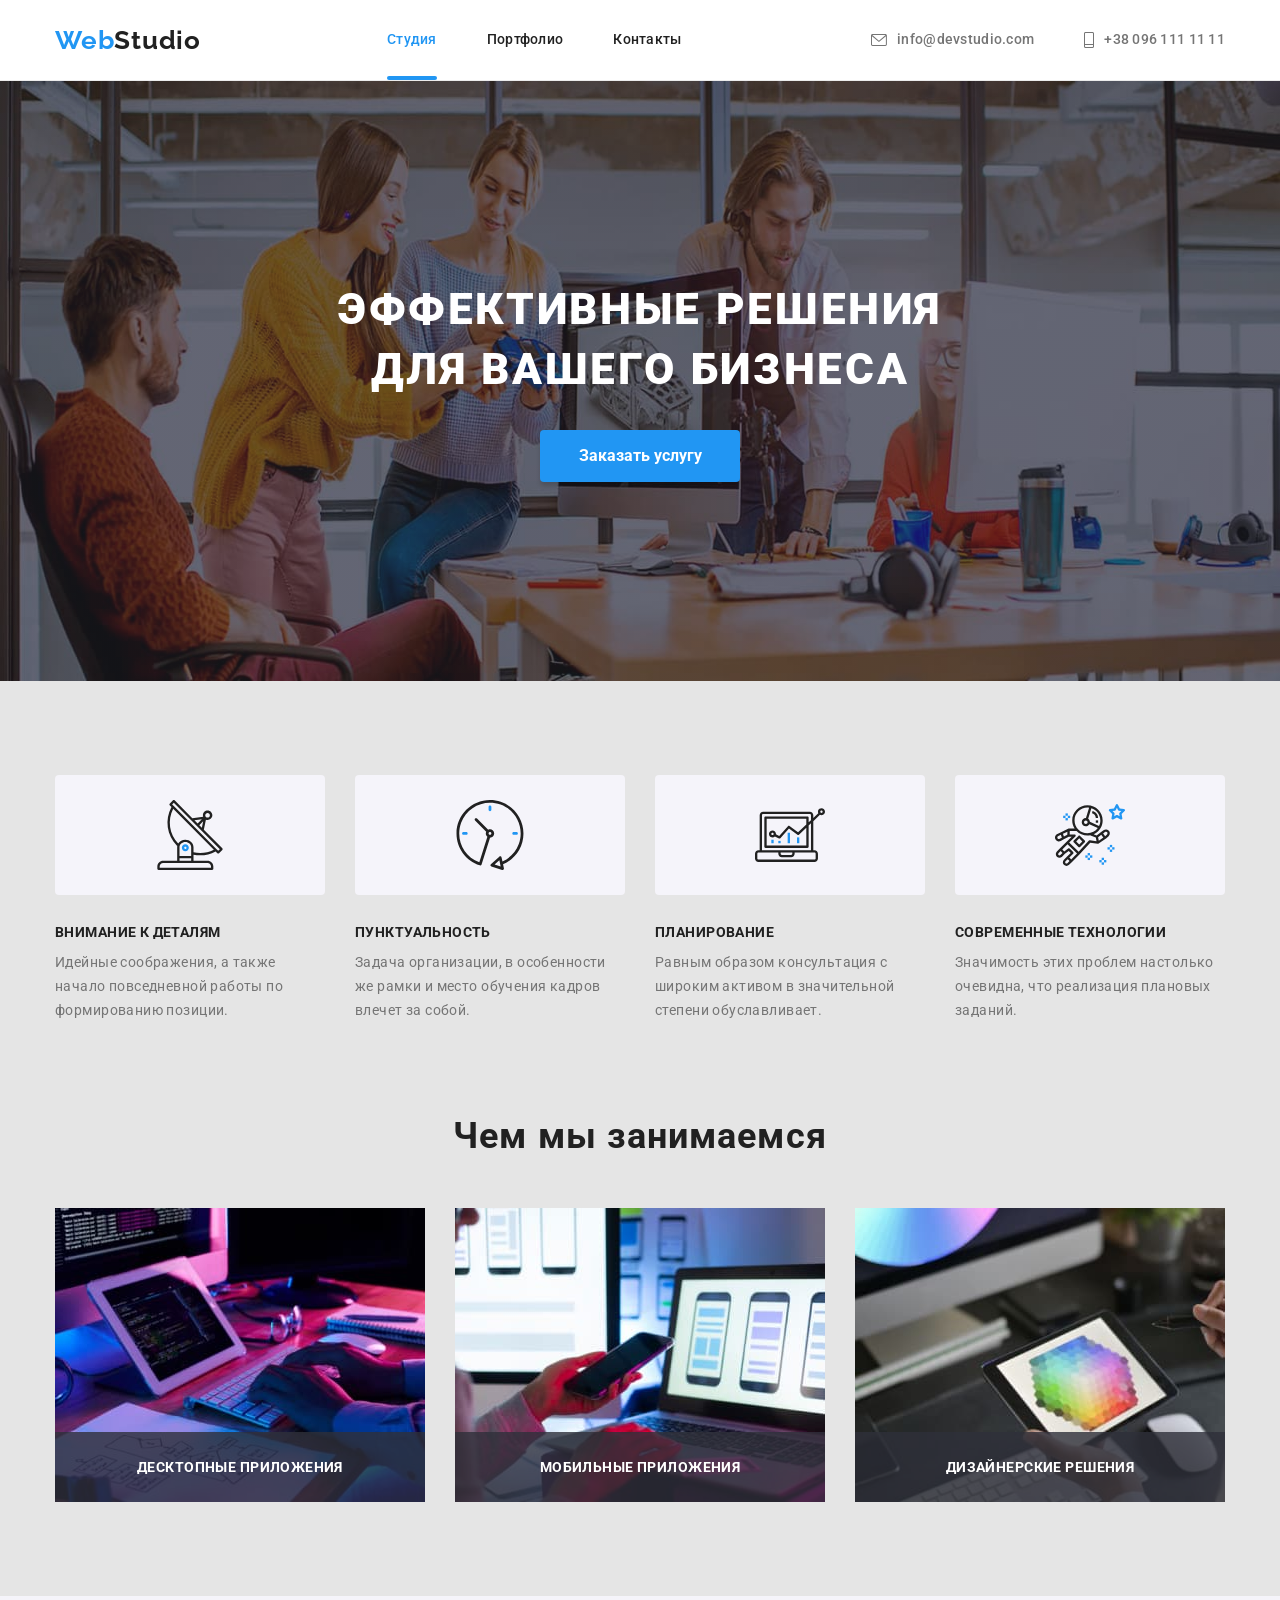
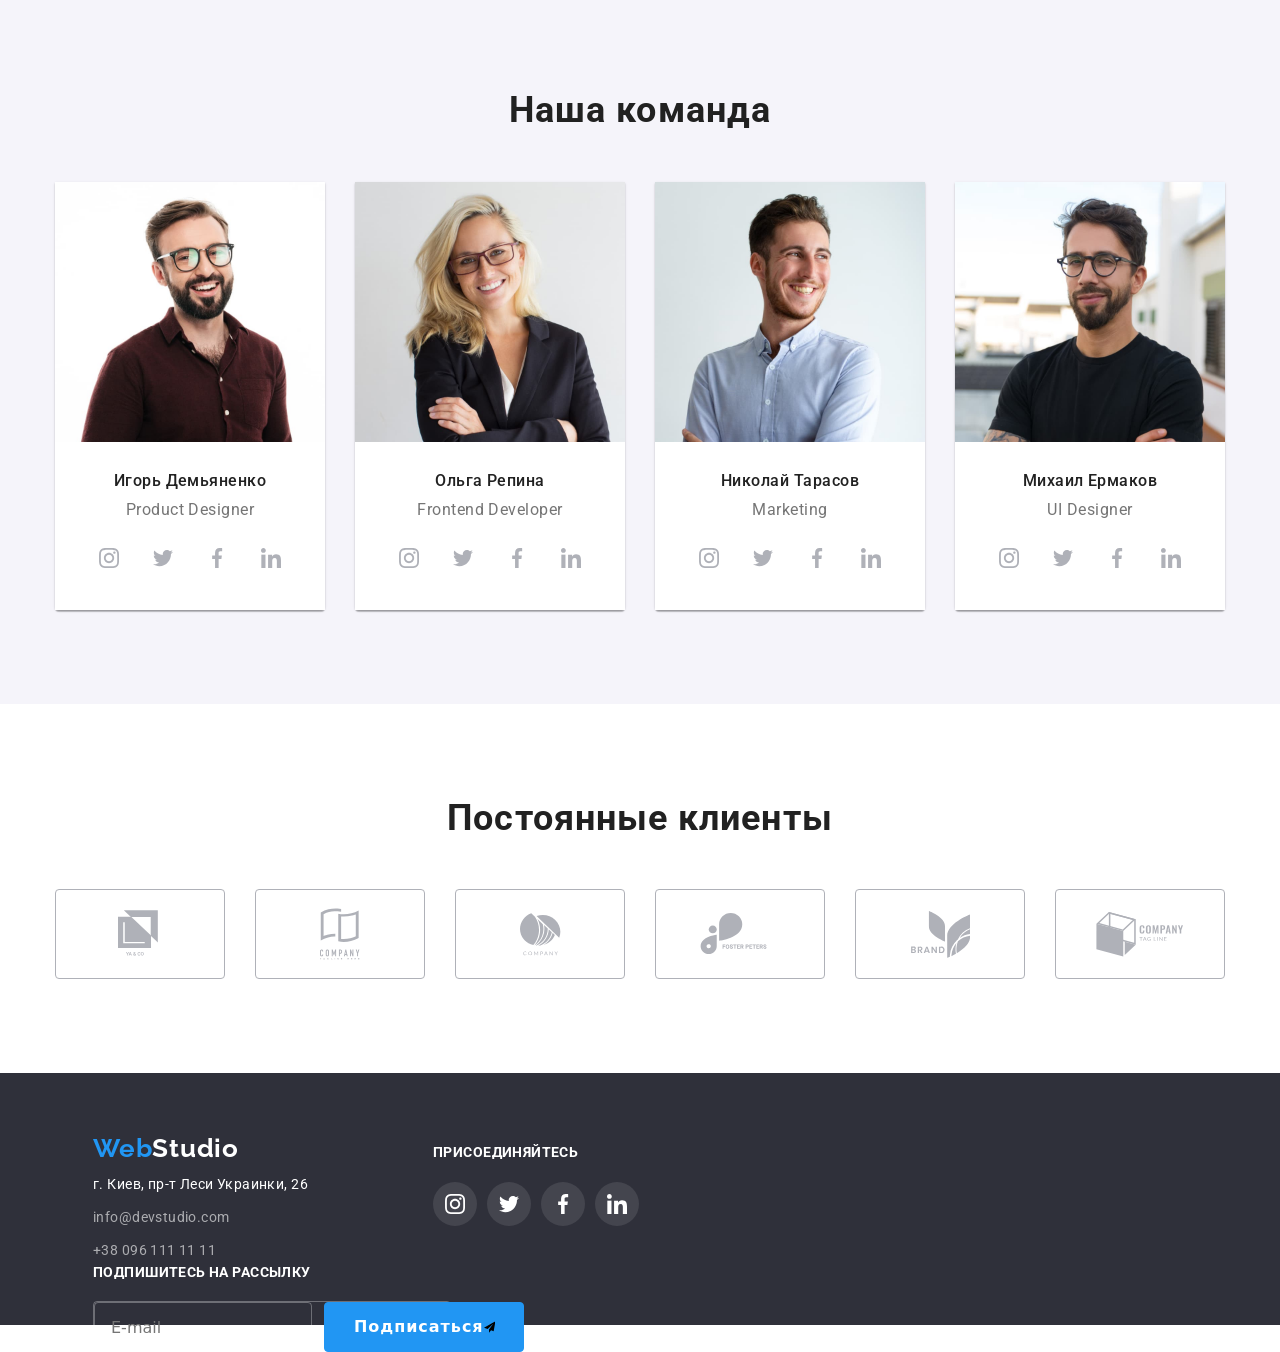
==== index.html @ c9f178ac "hw 06" ====
<!DOCTYPE html>
<html lang="ru">
<head>
    <meta charset="UTF-8">
    <meta name="viewport" content="width=device-width, initial-scale=1.0">
    <title>WebStudio</title>
    <!-- добавим шрифты Raleway, Roboto -->
    <link href="https://fonts.googleapis.com/css2?family=Raleway:wght@700&family=Roboto:wght@400;500;700;900&display=swap" rel="stylesheet"/>
    <link href="https://cdnjs.cloudflare.com/ajax/libs/modern-normalize/1.0.0/modern-normalize.min.css" rel="stylesheet"/>
    <link href="./css/styles.css" rel="stylesheet"/>
</head>
<body>
    <!-- Шапка сайта (Верхняя линяя) -->
    <header class="header">
        <div class="container header-container">
        <!-- Главный блок навигации -->
        <nav class="site-nav">
            <a href="./index.html" lang="en" class="logo">
                Web<span class="logo-text-header">Studio</span>
            </a>

            <ul class="site-nav-list">
                <li class="site-nav-item">
                    <a href="./index.html" class="link current">Студия</a>
                </li>
                <li class="site-nav-item">
                    <a href="./portfolio.html" class="link">Портфолио</a>
                </li>
                <li class="site-nav-item">
                    <a href="" class="link">Контакты</a>
                </li>
            </ul>
        </nav>
        <!-- Контакты -->
        <div class="contacts">
            <ul class="contacts-list">
                <li class="contacts-list-item">
                    <a href="mailto:info@devstudio.com" class="contacts-list-link">
                        <svg class="envelope">
                            <use href="./images/svg/sprite.svg#icon-envelope">

                            </use>
                        </svg>
                        info@devstudio.com
                    </a>
                </li>
                <li class="contacts-list-item">
                    <a href="tel:+380961111111" class="contacts-list-link">
                        <svg class="mobile">
                            <use href="./images/svg/sprite.svg#icon-mobile">

                            </use>
                        </svg>
                        +38 096 111 11 11
                    </a>
                </li>
            </ul>
        </div>
        </div>
    </header>
    <!-- Основной контент -->
    <main>
        <!-- Блок Герой -->
        <section class="hero-section">
            <div class="hero container">
                <h1 class="main-head">Эффективные решения для вашего бизнеса</h1>
                <button type="button" class="button-hero" data-modal-open>Заказать услугу</button>
            </div>
        </section>
        <!-- Особенности -->
        <section class="features">
            <!-- Скроем заголовок в будущем, но секция должна быть озаглавлена -->
            <div class="container">
                <h2 class="visually-hidden">Особенности</h2>
            <ul class="features-list">
                <li class="features-list-item attentiveness">
                    <p class="features-list-head">Внимание к деталям</p>
                    <p class="features-list-text">
                        Идейные соображения, а также начало повседневной работы по формированию позиции.
                    </p>
                </li>
                <li class="features-list-item punctuality">
                    <p class="features-list-head">Пунктуальность</p>
                    <p class="features-list-text">
                        Задача организации, в особенности же рамки и место обучения кадров влечет за собой.
                    </p>
                </li>
                <li class="features-list-item planning">
                    <p class="features-list-head">Планирование</p>
                    <p class="features-list-text">
                        Равным образом консультация с широким активом в значительной степени обуславливает.
                    </p>
                </li>
                <li class="features-list-item innovation">
                    <p class="features-list-head">Современные технологии</p>
                    <p class="features-list-text">
                        Значимость этих проблем настолько очевидна, что реализация плановых заданий.
                    </p>
                </li>
            </ul>
            </div>
        </section>
        <!-- Чем мы занимаемся -->
        <section class="occupation">
            <h2>Чем мы занимаемся</h2>
            <div class="container">
                <ul class="occupation-list">
                    <li class="occupation-list-item">
                        <img src="./images/what-we-do/img1.jpg" alt="набор проекта" width="370" height="294">
                        <div>
                            <h3>Десктопные приложения</h3>
                        </div>
                    </li>
                    <li class="occupation-list-item">
                        <img src="./images/what-we-do/img2.jpg" alt="разработка мобильного приложения" width="370" height="294">
                        <div>
                            <h3>Мобильные приложения</h3>
                        </div>
                    </li>
                    <li class="occupation-list-item">
                        <img src="./images/what-we-do/img3.jpg" alt="адаптирование под планшет" width="370" height="294">
                        <div>
                            <h3>Дизайнерские решения</h3>
                        </div>
                    </li>
                </ul>
            </div>
        </section>
        <!-- Наша команда -->
        <section class="team">
            <div class="container">
                <h2>Наша команда</h2>
                <ul class="team-list">
                    <li class="team-list-item">
                        <img src="./images/team/product-designer.jpg" alt="Дизайнер продукта Игорь Демьяненко" width="270" height="260">
                        <h3 class="team-head">Игорь Демьяненко</h3>
                        <p class="team-text" lang="en">Product Designer</p>
                        <ul class="social-list">
                            <li class="social-list-item">
                                <a class="social-link" href="https://www.instagram.com/" aria-label="ссылка на Instagram">
                                <svg class="social-svg">
                                    <use href="./images/svg/sprite.svg#icon-instagram"></use>
                                </svg>
                                </a>
                            </li>
                            <li class="social-list-item">
                                <a class="social-link" href="https://twitter.com/?lang=ru" aria-label="ссылка на Twitter">
                                <svg class="social-svg">
                                    <use href="./images/svg/sprite.svg#icon-twitter"></use>
                                </svg>
                                </a>
                            </li>
                            <li class="social-list-item">
                                <a class="social-link" href="https://www.facebook.com/" aria-label="ссылка на Facebook">
                                <svg class="social-svg">
                                    <use href="./images/svg/sprite.svg#icon-facebook"></use>
                                </svg>
                                </a>
                            </li>
                            <li class="social-list-item">
                                <a class="social-link" href="https://www.linkedin.com/" aria-label="ссылка на Linkedin">
                                <svg class="social-svg">
                                    <use href="./images/svg/sprite.svg#icon-linkedin"></use>
                                </svg>
                                </a>
                            </li>
                        </ul>
                     </li>
                    <li class="team-list-item">
                        <img src="./images/team/frontend-developer.jpg" alt="Разработчик Ольга Репина" width="270" height="260">
                        <h3 class="team-head">Ольга Репина</h3>
                        <p class="team-text" lang="en">Frontend Developer</p>
                        <ul class="social-list">
                            <li class="social-list-item">
                                <a class="social-link" href="https://www.instagram.com/" aria-label="ссылка на Instagram">
                                <svg class="social-svg">
                                    <use href="./images/svg/sprite.svg#icon-instagram"></use>
                                </svg>
                                </a>
                            </li>
                            <li class="social-list-item">
                                <a class="social-link" href="https://twitter.com/?lang=ru" aria-label="ссылка на Twitter">
                                <svg class="social-svg">
                                    <use href="./images/svg/sprite.svg#icon-twitter"></use>
                                </svg>
                                </a>
                            </li>
                            <li class="social-list-item">
                                <a class="social-link" href="https://www.facebook.com/" aria-label="ссылка на Facebook">
                                <svg class="social-svg">
                                    <use href="./images/svg/sprite.svg#icon-facebook"></use>
                                </svg>
                                </a>
                            </li>
                            <li class="social-list-item">
                                <a class="social-link" href="https://www.linkedin.com/" aria-label="ссылка на Linkedin">
                                <svg class="social-svg">
                                    <use href="./images/svg/sprite.svg#icon-linkedin"></use>
                                </svg>
                                </a>
                            </li>
                        </ul>
                    </li>
                    <li class="team-list-item">
                        <img src="./images/team/marketing.jpg" alt="Работник маркетингого отдела Николай Тарасов" width="270" height="260">
                        <h3 class="team-head">Николай Тарасов</h3>
                        <p class="team-text" lang="en">Marketing</p>
                        <ul class="social-list">
                            <li class="social-list-item">
                                <a class="social-link" href="https://www.instagram.com/" aria-label="ссылка на Instagram">
                                <svg class="social-svg">
                                    <use href="./images/svg/sprite.svg#icon-instagram"></use>
                                </svg>
                                </a>
                            </li>
                            <li class="social-list-item">
                                <a class="social-link" href="https://twitter.com/?lang=ru" aria-label="ссылка на Twitter">
                                <svg class="social-svg">
                                    <use href="./images/svg/sprite.svg#icon-twitter"></use>
                                </svg>
                                </a>
                            </li>
                            <li class="social-list-item">
                                <a class="social-link" href="https://www.facebook.com/" aria-label="ссылка на Facebook">
                                <svg class="social-svg">
                                    <use href="./images/svg/sprite.svg#icon-facebook"></use>
                                </svg>
                                </a>
                            </li>
                            <li class="social-list-item">
                                <a class="social-link" href="https://www.linkedin.com/" aria-label="ссылка на Linkedin">
                                <svg class="social-svg">
                                    <use href="./images/svg/sprite.svg#icon-linkedin"></use>
                                </svg>
                                </a>
                            </li>
                        </ul>
                    </li>
                    <li class="team-list-item">
                        <img src="./images/team/ui-designer.jpg" alt="Разработчик интерфейса Михаил Ермаков" width="270" height="260">
                        <h3 class="team-head">Михаил Ермаков</h3>
                        <p class="team-text" lang="en">UI Designer</p>
                        <ul class="social-list">
                            <li class="social-list-item">
                                <a class="social-link" href="https://www.instagram.com/" aria-label="ссылка на Instagram">
                                <svg class="social-svg">
                                    <use href="./images/svg/sprite.svg#icon-instagram"></use>
                                </svg>
                                </a>
                            </li>
                            <li class="social-list-item">
                                <a class="social-link" href="https://twitter.com/?lang=ru" aria-label="ссылка на Twitter">
                                <svg class="social-svg">
                                    <use href="./images/svg/sprite.svg#icon-twitter"></use>
                                </svg>
                                </a>
                            </li>
                            <li class="social-list-item">
                                <a class="social-link" href="https://www.facebook.com/" aria-label="ссылка на Facebook">
                                <svg class="social-svg">
                                    <use href="./images/svg/sprite.svg#icon-facebook"></use>
                                </svg>
                                </a>
                            </li>
                            <li class="social-list-item">
                                <a class="social-link" href="https://www.linkedin.com/" aria-label="ссылка на Linkedin">
                                <svg class="social-svg">
                                    <use href="./images/svg/sprite.svg#icon-linkedin"></use>
                                </svg>
                                </a>
                            </li>
                        </ul>
                    </li>
                    </ul>
            </div>
        </section>

        <!-- Постоянные клиенты -->
        <section class="clients">
            <h2>Постоянные клиенты</h2>
            <ul class="clients-list">
                <li class="clients-list-item">
                    <a href="" class="clients-link" aria-label="ссылка на клиента">
                        <svg class="client-svg" width="44" height="49">
                            <use href="./images/svg/sprite.svg#icon-logo1"></use>
                        </svg>
                    </a>
                </li>
                <li class="clients-list-item">
                    <a href="" class="clients-link" aria-label="ссылка на клиента">
                        <svg class="client-svg" width="40" height="52">
                            <use href="./images/svg/sprite.svg#icon-logo2"></use>
                        </svg>
                    </a>
                </li>
                <li class="clients-list-item">
                    <a href="" class="clients-link" aria-label="ссылка на клиента">
                        <svg class="client-svg" width="41" height="43">
                            <use href="./images/svg/sprite.svg#icon-logo3"></use>
                        </svg>
                    </a>
                </li>
                <li class="clients-list-item">
                    <a href="" class="clients-link" aria-label="ссылка на клиента">
                        <svg class="client-svg" width="82" height="42">
                            <use href="./images/svg/sprite.svg#icon-logo4"></use>
                        </svg>
                    </a>
                </li>
                <li class="clients-list-item">
                    <a href="" class="clients-link" aria-label="ссылка на клиента">
                        <svg class="client-svg" width="59" height="47">
                            <use href="./images/svg/sprite.svg#icon-logo5"></use>
                        </svg>
                    </a>
                </li>
                <li class="clients-list-item">
                    <a href="" class="clients-link" aria-label="ссылка на клиента">
                        <svg class="client-svg" width="88" height="45">
                            <use href="./images/svg/sprite.svg#icon-logo6"></use>
                        </svg>
                    </a>
                </li>
            </ul>
        </section>
    </main>
    <!-- Подвал -->
    <footer class="footer">
            <div class="address-container container">
                <a href="./index.html" lang="en" class="logo">
                    Web<span class="logo-text-footer">Studio</span>
                </a>
                <address class="address">
                    <ul class="address-list">
                        <li class="address-item">
                            <a href="https://goo.gl/maps/i8ScQQsGPe5ENQTx6" class="map">г. Киев, пр-т Леси Украинки, 26</a>
                        </li>
                        <li class="address-item">
                            <a href="mailto:info@devstudio.com" class="link">info@devstudio.com</a>
                        </li>
                        <li class="address-item">
                            <a href="tel:+380961111111" class="link">+38 096 111 11 11</a>
                        </li>
                    </ul>
                </address>
            </div>
            <div class="social-links-container">
                <b>присоединяйтесь</b>
                <ul class="social-list-footer">
                    <li class="social-list-item-footer">
                        <a class="social-link-footer" href="https://www.instagram.com/" aria-label="ссылка на Instagram">
                        <svg class="social-svg-footer">
                            <use href="./images/svg/sprite.svg#icon-instagram"></use>
                        </svg>
                        </a>
                    </li>
                    <li class="social-list-item-footer">
                        <a class="social-link-footer" href="https://twitter.com/?lang=ru" aria-label="ссылка на Twitter">
                        <svg class="social-svg-footer">
                            <use href="./images/svg/sprite.svg#icon-twitter"></use>
                        </svg>
                        </a>
                    </li>
                    <li class="social-list-item-footer">
                        <a class="social-link-footer" href="https://www.facebook.com/" aria-label="ссылка на Facebook">
                        <svg class="social-svg-footer">
                            <use href="./images/svg/sprite.svg#icon-facebook"></use>
                        </svg>
                        </a>
                    </li>
                    <li class="social-list-item-footer">
                        <a class="social-link-footer" href="https://www.linkedin.com/" aria-label="ссылка на Linkedin">
                        <svg class="social-svg-footer">
                            <use href="./images/svg/sprite.svg#icon-linkedin"></use>
                        </svg>
                        </a>
                    </li>
                </ul>
            </div>
            <div class="signup">
                <b>Подпишитесь на рассылку</b>
                <form class="email-form" action="">
                    <input type="email" class="email-input" name="email-submit" placeholder="E-mail">
                    <button type="submit" class="button-signup">Подписаться
                        <svg class="paperplane-svg" width=24 height=24>
                            <use href="./images/svg/sprite.svg#icon-paperplane"></use>
                        </svg>
                    </button>
                </form>
            </div>
    </footer>
    <div class="backdrop is-hidden" data-modal>
        <div class="modal">
            <button type="button" class="modal-button" data-modal-close>
                <svg width=30 height=30>
                    <use href="./images/svg/sprite.svg#icon-close" width="30" height="30"></use>
                </svg>
            </button>
            
        </div>
    </div>
    <script src="./js/modal.js"></script>
</body>
</html>
---- css/styles.css ----
html {
    box-sizing: border-box;
}

*,
*::before,
*::after {
  box-sizing: inherit;
  margin: 0;
  padding: 0;
  outline: 0px;
}

/* ===== Выделим палитру цветов макета ===== */
/* цвет фона шапки #FFFFFF 
цвет фона блоков Герой и Подвал #2F303A 
основной цвет фона #E5E5E5
вторичный цвет фона #F5F4FA 
основной цвет текста #212121 
вторичный цвет текста #757575
цвет акцента #2196F3 */

/* ===== оформление index.html ===== */

:root {
    --accent-color: #2196F3;
    --hero-footer-background-color: #2F303A;
    --primary-text-color: #212121;
    --secondary-text-color: #757575;
    --primary-font-color: #E5E5E5;
    --secondary-font-color: #F5F4FA;
}


.container {
    width: 1200px;
    padding-left: 15px;
    padding-right: 15px;
    margin: 0 auto;
  }

  img {
    display: block;
}

/* ===== Header ===== */

.header {
    display: flex;
    width: 100%;
    border-bottom: 1px solid #ECECEC;
}

.header-container {
    display: flex;
    align-items: center;
}

.site-nav {
    display: flex;
    align-items: center;
}

.site-nav .logo {
    font-family: Raleway, sans-serif;
    font-style: normal;
    font-weight: 700;
    font-size: 26px;
    line-height: 1.19;
    letter-spacing: 0.03em;
    color: var(--accent-color);
}

.logo-text-header {
    color: var(--primary-text-color);
}

.logo:focus {
    color: #212121;
}

.site-nav-list .link {
    display: block;
    padding-top: 32px;
    padding-bottom: 32px;
    text-align: center;
    transition: all 250ms cubic-bezier(0.4, 0, 0.2, 1);
}

.site-nav-list {
    display: flex;
    margin-left: 93px;
    margin-right: auto;
}

.site-nav-item:not(:last-child) {
    margin-right: 50px;
}

.contacts-list li {
    padding-top: 32px;
    padding-bottom: 32px;
    
}

.contacts-list {
    display: flex;
    align-items: center;
}

.contacts-list li + li {
    margin-left: 50px;
}

.contacts {
    display: flex;
    margin-left: auto;
}
/* убираем точки со списков, можно это сделать через селектор тега ul, а можно всем спискам обьявить class="list"(просто подсказка на будущее) */
ul {
    list-style: none;
    padding: 0px;
    margin: 0px;
}

/* убираем нижние подчеркивание ссылок и  */
a {
    text-decoration: none;
}

/* сменим цвет посещенных ссылок */
a:visited {
    color: #212121;
}

.site-nav-list .link {
    font-family: Roboto, sans-serif;
    font-style: normal;
    font-weight: 500;
    font-size: 14px;
    line-height: 1.14;
    letter-spacing: 0.02em;
    color: #212121;
}

.site-nav-list .link:hover,
.site-nav-list .link:focus {
    color: var(--accent-color);
}

.site-nav-list .link.current {
    color: var(--accent-color);
}

.site-nav-item {
    position: relative;
}

.site-nav-list .current::after {
    content: "";
    width: 100%;
    height: 4px;
    background-color: var(--accent-color);
    display: block;
    border-radius: 2px;
    position: absolute;
    bottom: 28px;
    top: 76px;
}

.contacts-list-link {
    display: flex;
    align-items: center;
    font-family: Roboto, sans-serif;
    font-style: normal;
    font-weight: 500;
    font-size: 14px;
    line-height: 1.14;
    letter-spacing: 0.02em;
    color: #757575;
    transition: all 250ms cubic-bezier(0.4, 0, 0.2, 1);
}

.contacts-list-item {
    align-items: center;
}

.envelope {
    width: 16px;
    height: 12px;
    margin-right: 10px;
}

.mobile {
    width: 10px;
    height: 16px;
    margin-right: 10px;
}

.contacts-list-link:hover,
.contacts-list-link:focus {
    color: var(--accent-color);
}

.envelope {
    fill: #757575;
}

.contacts-list-link:hover .envelope,
.contacts-list-link:focus .envelope {
    fill: var(--accent-color);
}

.mobile {
    fill: #757575;
}

.contacts-list-link:hover .mobile,
.contacts-list-link:focus .mobile {
    fill: var(--accent-color);
}

/* ===== Герой ===== */

.hero-section {
    /* background-color: var(--hero-footer-background-color); (old one)*/
    background-image: linear-gradient(rgba(47, 48, 58, 0.4), rgba(47, 48, 58, 0.4)), url(../images/background-img.jpg);
    background-size: 100% 100%;
    box-sizing: border-box;
    left: 0px;
    top: 10px;
    padding: 50px 0;
    min-height: 600px;
    display: flex;
    background-repeat: no-repeat;
}

.hero {
    text-align: center;
    width: 696px;
    margin: auto
}


.main-head {
    font-family: Roboto, sans-serif;
    font-style: normal;
    font-weight: 900;
    font-size: 44px;
    line-height: 1.36;
    text-align: center;
    letter-spacing: 0.06em;
    text-transform: uppercase;
    color: #FFFFFF;
    margin-bottom: 30px;
}

.button-hero {
    background-color: var(--accent-color);
    font-family: Roboto, sans-serif;
    font-style: normal;
    font-weight: 700;
    font-size: 16px;
    line-height: 1.87;
    color: #FFFFFF;
    border-radius: 4px;
    padding: 10px 32px;
    box-shadow: 0px 4px 4px rgba(0, 0, 0, 0.15);
    width: 200px;
    text-align: center;
    border: 1px solid transparent;
    cursor: pointer;
    transition: all 250ms cubic-bezier(0.4, 0, 0.2, 1);
}

.button-hero:focus,
.button-hero:hover {
    color: var(--accent-color);
    background-color: white;
}

/* ===== Особенности ===== */

/* спрячем заголовок */

.visually-hidden {
    position: absolute !important;
    clip: rect(1px 1px 1px 1px); /* IE6, IE7 */
    clip: rect(1px, 1px, 1px, 1px);
    padding:0 !important;
    border:0 !important;
    height: 1px !important; 
    width: 1px !important; 
    overflow: hidden;
}

.features {
    padding-top: 94px;
}

.features-list li {
    width: 270px;
}

.features-list li:not(:last-child) {
    margin-right: 30px;
}

.features,
.occupation {
    background-color: var(--primary-font-color);
    font-family: Roboto, sans-serif;
}

.features-list .features-list-head {
    font-style: normal;
    font-weight: 700;
    font-size: 14px;
    line-height: 1.14;
    letter-spacing: 0.03em;
    text-transform: uppercase;
    color: var(--primary-text-color);
}

.features-list .features-list-text {
    font-style: normal;
    font-weight: 400;
    font-size: 14px;
    line-height: 1.7;
    letter-spacing: 0.03em;
    color: var(--secondary-text-color);
}

.features-list {
    display: flex;
}

h2 {
    font-family: Roboto, sans-serif;
    font-style: normal;
    font-weight: 700;
    font-size: 36px;
    line-height: 1.16;
    text-align: center;
    letter-spacing: 0.03em;
    color: var(--primary-text-color);
}

.features-list-head {
    margin-bottom: 10px;
}

.attentiveness .features-list-head::before {
    display: block;
    content: "";
    width: 270px;
    height: 120px;
    background-color: #f5f4fa;
    background-image: url(../images/svg/antenna.svg);
    background-repeat: no-repeat;
    background-position: center;
    margin-bottom: 30px;
    border-radius: 4px;
}

.punctuality .features-list-head::before {
    display: block;
    content: "";
    width: 270px;
    height: 120px;
    background-color: #f5f4fa;
    background-image: url(../images/svg/clock.svg);
    background-repeat: no-repeat;
    background-position: center;
    margin-bottom: 30px;
    border-radius: 4px;
}

.planning .features-list-head::before {
    display: block;
    content: "";
    width: 270px;
    height: 120px;
    background-color: #f5f4fa;
    background-image: url(../images/svg/diagram.svg);
    background-repeat: no-repeat;
    background-position: center;
    margin-bottom: 30px;
    border-radius: 4px;
}

.innovation .features-list-head::before{
    display: block;
    content: "";
    width: 270px;
    height: 120px;
    background-color: #f5f4fa;
    background-image: url(../images/svg/astronaut.svg);
    background-repeat: no-repeat;
    background-position: center;
    margin-bottom: 30px;
    border-radius: 4px;
}

/* ===== Occupation ===== */

.occupation {
    padding-top: 94px;
    padding-bottom: 94px;
}

.occupation-list {
    display: flex;
    padding-top: 50px;
}

.occupation-list-item:not(:last-child) {
    margin-right: 30px;
}

.occupation-list-item h3 {
    font-family: Roboto;
    font-style: normal;
    font-weight: 700;
    font-size: 14px;
    line-height: 16px;
    text-align: center;
    letter-spacing: 0.03em;
    text-transform: uppercase;
    color: #FFFFFF; 
    margin-top: 27px;
}

.occupation-list-item {
    position: relative;
}

.occupation-list-item div {
    position: absolute;
    justify-content: center;
    align-items: center;
    width: 370px;
    height: 70px;
    bottom: 0;
    left: 0%;
    background: rgba(47, 48, 58, 0.8);
}



/* ===== Команда ===== */

.team {
    background-color: var(--secondary-font-color);
    padding-top: 94px;
    padding-bottom: 94px;
}

h3 {
    font-family: Roboto, sans-serif;
    font-style: normal;
    font-weight: 500;
    font-size: 16px;
    line-height: 1.18;
    text-align: center;
    letter-spacing: 0.03em;
    color: var(--primary-text-color);
}

.team-text {
    font-family: Roboto, sans-serif;
    font-style: normal;
    font-weight: 400;
    font-size: 16px;
    line-height: 1.18;
    text-align: center;
    letter-spacing: 0.03em;
    color: var(--secondary-text-color);
    padding-top: 10px;
    background-color: white;
}

.team-list {
    display: flex;
    padding-top: 50px;
}

.team-list-item:not(:last-child) {
    margin-right: 30px;
}

.team-head {
    padding-top: 30px;
    background-color: white;
}

.team-list-item {
    box-shadow: 0px 1px 3px rgba(0, 0, 0, 0.12), 0px 1px 1px rgba(0, 0, 0, 0.14), 0px 2px 1px rgba(0, 0, 0, 0.2);
    border-radius: 0px 0px 4px 4px;
    width: 270px;
}

.social-list {
    display: flex;
    background-color: white;
    justify-content: center;
    align-items: center;
    padding: 0px 32px;
    padding-top: 16px;
    padding-bottom: 30px;
}

.social-list-item:not(:last-child) {
    margin-right: 10px;
}

.social-list-item .social-link {
    display: flex;
    width: 44px;
    height: 44px;
    justify-content: center;
    align-items: center;
}

.social-svg {
    width: 20px;
    height: 20px;
    fill: #AFB1B8;
}
    
.social-link:hover,
.social-link:focus {
    background-color: var(--accent-color);
}

.social-link:hover .social-svg,
.social-link:focus .social-svg {
    fill: white;
}

.social-link {
    border-radius: 50%;
    transition: all 250ms cubic-bezier(0.4, 0, 0.2, 1);
}

/* ===== Наши клиенты ====== */

.clients h2 {
    padding-top: 94px;
}

.clients-list {
    display: flex;
    align-items: center;
    justify-content: center;
    flex-wrap: wrap;
    padding-top: 50px;
    padding-bottom: 94px;
}

.clients-list-item:not(:last-child) {
    margin-right: 30px;
}

.clients-link {
    display: flex;
    justify-content: center;
    align-items: center;
    width: 170px;
    height: 90px;
    border: 1px solid #afb1b8;
    border-radius: 4px;
    transition: all 250ms cubic-bezier(0.4, 0, 0.2, 1);
}

.client-svg {
    fill: #AFB1B8;
}

.clients-link:hover .client-svg,
.clients-link:focus .client-svg {
    fill: var(--accent-color);
}

.clients-link:hover,
.clients-link:focus {
    border-color: var(--accent-color);
}

/* ===== Подвал ===== */

footer{
    display: flex;
    flex-direction: row;
    justify-content: flex-start;
    align-items: baseline;
    flex-wrap: wrap;
    padding-top: 60px;
    padding-bottom: 60px;
    background-color: var(--hero-footer-background-color);
    max-height: 252px;
}

.footer {
    display: flex;
    flex-direction: row;
    justify-content: flex-start;
    align-items: baseline;
    flex-wrap: wrap;
    padding-top: 60px;
    padding-bottom: 60px;
    max-height: 252px;
}

.footer .logo-text-footer {
    color: white;
}

.logo {
    font-family: Raleway, sans-serif;
    font-style: normal;
    font-weight: 700;
    font-size: 26px;
    line-height: 1.19;
    letter-spacing: 0.03em;
    margin-right: 93px;
    display: block;
}

.footer .logo {
    color: var(--accent-color);
}

.address-item .map {
    font-family: Roboto, sans-serif;
    font-style: normal;
    font-weight: 400;
    font-size: 14px;
    line-height: 1.7;
    letter-spacing: 0.03em;
    color: #FFFFFF;
}

.address-item .map:focus {
    color: var(--accent-color);
}

.address-item .link {
    font-family: Roboto, sans-serif;
    font-style: normal;
    font-weight: 400;
    font-size: 14px;
    line-height: 1.7;
    letter-spacing: 0.03em;
    color: rgba(255, 255, 255, 0.6);
}

.address-item .link:focus {
    color: var(--accent-color);
}

.address-container {
    display: flex;
    flex-direction: column;
    flex-wrap: wrap;
    padding: 0;
    margin-left: 93px;
    margin-right: 70px;
    max-width: 270px;
}

.map {
    padding-top: 20px;
}

.address-item {
    padding-top: 9px;
}

.social-link-container {
    display: flex;
    flex-direction: column;
    flex-wrap: wrap;
    margin-left: 30px;
    margin-right: 0;
    padding: 0;
    max-width: 270px;
}

.social-links-container b {
    font-family: Roboto;
    font-style: normal;
    font-weight: 700;
    font-size: 14px;
    line-height: 16px;
    letter-spacing: 0.03em;
    text-transform: uppercase;
    color: #FFFFFF;
}

.social-list-item-footer {
    display: flex;
    width: 44px;
    height: 44px;
    border-radius: 50%;
    background-color: rgba(255, 255, 255, 0.1);
    justify-content: center;
    align-items: center;
    transition: all 250ms cubic-bezier(0.4, 0, 0.2, 1);
}

.social-list-item-footer:not(:last-child) {
    margin-right: 10px;
}

.social-list-footer {
    display: flex;
    padding-top: 20px;
}

.social-svg-footer {
    width: 20px;
    height: 20px;
    fill: white;
}

.social-link-footer {
    border-radius: 50%;
    display: flex;
    width: 44px;
    height: 44px;
    justify-content: center;
    align-items: center;
}

.social-link-footer:hover,
.social-link-footer:focus {
    background-color: var(--accent-color);
}

.signup {
    display: block;
    margin-left: 93px;
    width: 570px;
}

.email-form {
    display: flex;
    width: 358px;
    height: 50px;
    border: 1px solid rgba(255, 255, 255, 0.3);
    border-radius: 4px;
    background-color: transparent;
    color: white;
    margin-top: 20px;
}

.email-input {
    width: 358px;
    height: 50px;
    padding-left: 16px;
    border: 1px solid rgba(255, 255, 255, 0.3);
    border-radius: 4px;
    background-color: transparent;
    color: white;
}

.button-signup {
    display: inline-flex;
    align-items: center;
    margin-left: 12px;
    border-radius: 4px;
    padding-top: 10px;
    padding-bottom: 10px;
    padding-left: 29px;
    padding-right: 28px;
    min-width: 200px;
    height: 50px;

    color: white;
    background-color: var(--accent-color);
    border: 1px solid var(--accent-color);
    font-family: inherit;
    font-weight: 700;
    font-size: 16px;
    line-height: 1.87;
    letter-spacing: 0.06em;
     text-decoration: none;
    text-align: center;
    cursor: pointer;

    transition: color 250ms cubic-bezier(0.4, 0, 0.2, 1);
}

.signup b {
    font-family: Roboto;
    font-style: normal;
    font-weight: 700;
    font-size: 14px;
    line-height: 16px;
    letter-spacing: 0.03em;
    text-transform: uppercase;
    color: #FFFFFF;
}

/* ===== portfolio.html ===== */

.examples-list-item h2 {
    text-align: left;
}

.filter-list {
    display: flex;
    flex-wrap: wrap;
    justify-content: center;
    padding-top: 100px;
    padding-bottom: 50px;
    height: 38px;
    border-radius: 4px;
}

.filter-list-item:not(:last-child) {
    margin-right: 8px;
}

.filter-list-link {
    font-family: Roboto, sans-serif;
    font-style: normal;
    font-weight: 500;
    font-size: 16px;
    line-height: 1.62;
    text-align: center;
    letter-spacing: 0.03em;
    color: #212121;
    background: #F5F4FA;
    padding: 6px 22px;
    border-radius: 4px;
    transition: all 250ms cubic-bezier(0.4, 0, 0.2, 1);
}

.filter-list-link:hover,
.filter-list-link:focus {
    background-color: var(--accent-color);
    color: #FFFFFF;
}

.example-head {
    font-family: Roboto, sans-serif;
    font-style: normal;
    font-weight: 700;
    font-size: 18px;
    line-height: 2;
    letter-spacing: 0.06em;
    color: var(--primary-text-color);
    padding-top: 20px;
    padding-left: 24px;
    padding-right: 24px;
}

.examples-list {
       display: flex;
       flex-wrap: wrap;
       padding-bottom: 94px;
   }

.examples-list-item {
       width: 370px;
       border: 1px solid #EEEEEE;
}

.examples-list-item:not(:nth-child(3n)) {
    margin-right: 30px;
  }

.examples-list-item:not(:nth-last-child(-n+3)) {
    margin-bottom: 30px;
  }

.example-text {
      padding-top: 4px;
      padding-bottom: 20px;
      padding-left: 24px;
      padding-right: 24px;
  }

  .example-overlay {
    position: relative;
    overflow: hidden;
  }

.text-overlay {
    font-weight: 500;
    font-size: 18px;
    line-height: 1.56;
    letter-spacing: 0.03em;
    background-color: rgba(33, 150, 243, 0.9);
    color: white;
    width: 100%;
    min-height: 100%;
    position: absolute;
    top: 0;
    left: 0;
    padding: 24px 63px;
    opacity: 0;
    overflow: hidden;
    pointer-events: none;
    transform: translateY(100%);
    transition: all 250ms cubic-bezier(0.4, 0, 0.2, 1);
}

.example-link:hover .text-overlay,
.example-link:focus .text-overlay {
    opacity: 1;
    overflow: visible;
    pointer-events: unset;
    transform: translate(0);
    transition: all 250ms cubic-bezier(0.4, 0, 0.2, 1);
}

.example-link:hover,
.example-link:focus {
    box-shadow: 0px 1px 1px rgba(0, 0, 0, 0.12), 0px 4px 4px rgba(0, 0, 0, 0.06), 1px 4px 6px rgba(0, 0, 0, 0.16);
}

.examples-list-item:hover,
.examples-list-item:focus {
    box-shadow: 0px 1px 1px rgba(0, 0, 0, 0.12), 0px 4px 4px rgba(0, 0, 0, 0.06), 1px 4px 6px rgba(0, 0, 0, 0.16);
}

  /* ===== Modal Window ===== */

.is-hidden {
    opacity: 0;
    visibility: hidden;
    pointer-events: none;
}


.backdrop {
    position: fixed;
    top: 0;
    left: 0;
    width: 100%;
    height: 100%;
    background-color: rgba(0, 0, 0, 0.5);
}

.backdrop.is-hidden {
    opacity: 0;
    pointer-events: none;
}

.modal {
    position: absolute;
    top: 50%;
    left: 50%;
    transform: translate(-50%, -50%);
    width: 530px;
    height: 580px;  
    background-color: white;
    }

.modal-button {
    position: absolute;
    top: 8px;
    right: 8px;
    width: 30px;
    height: 30px;
    border-radius: 100%;
    border-color: rgba(0, 0, 0, 0);
}
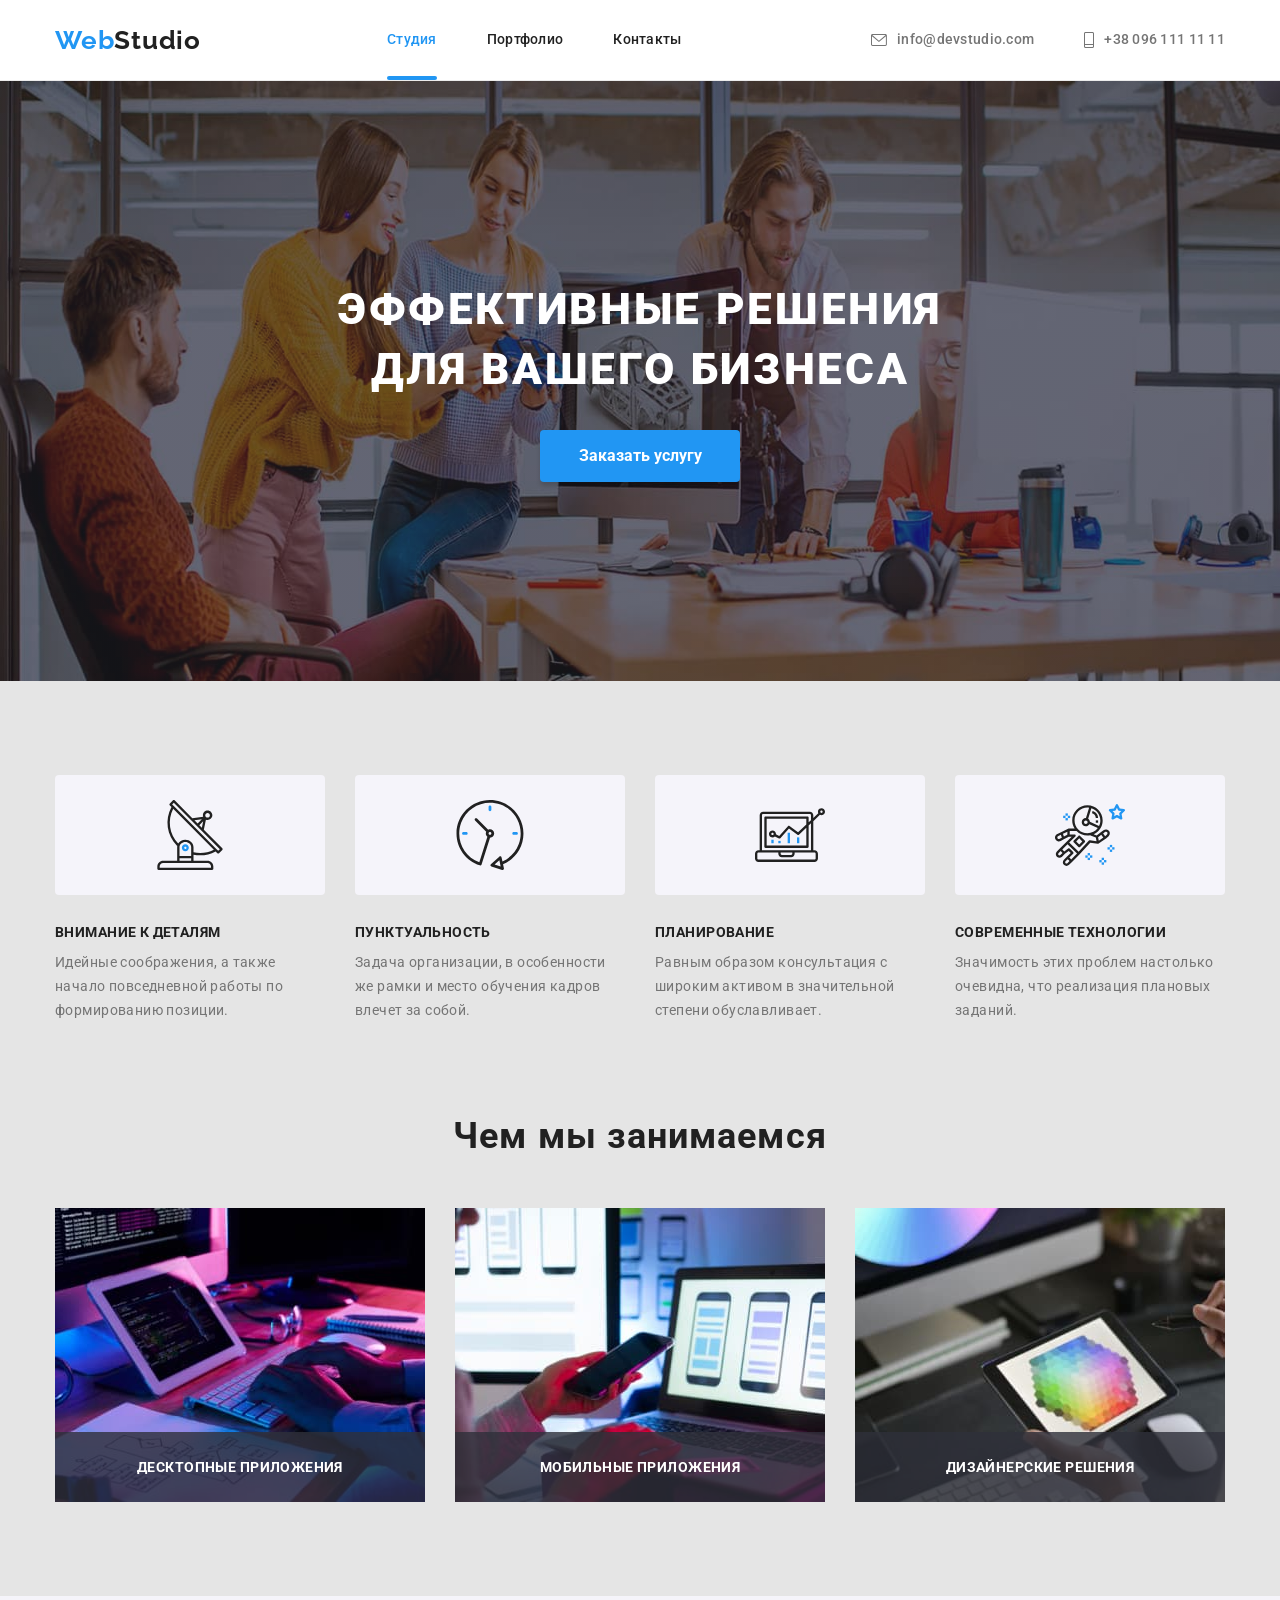
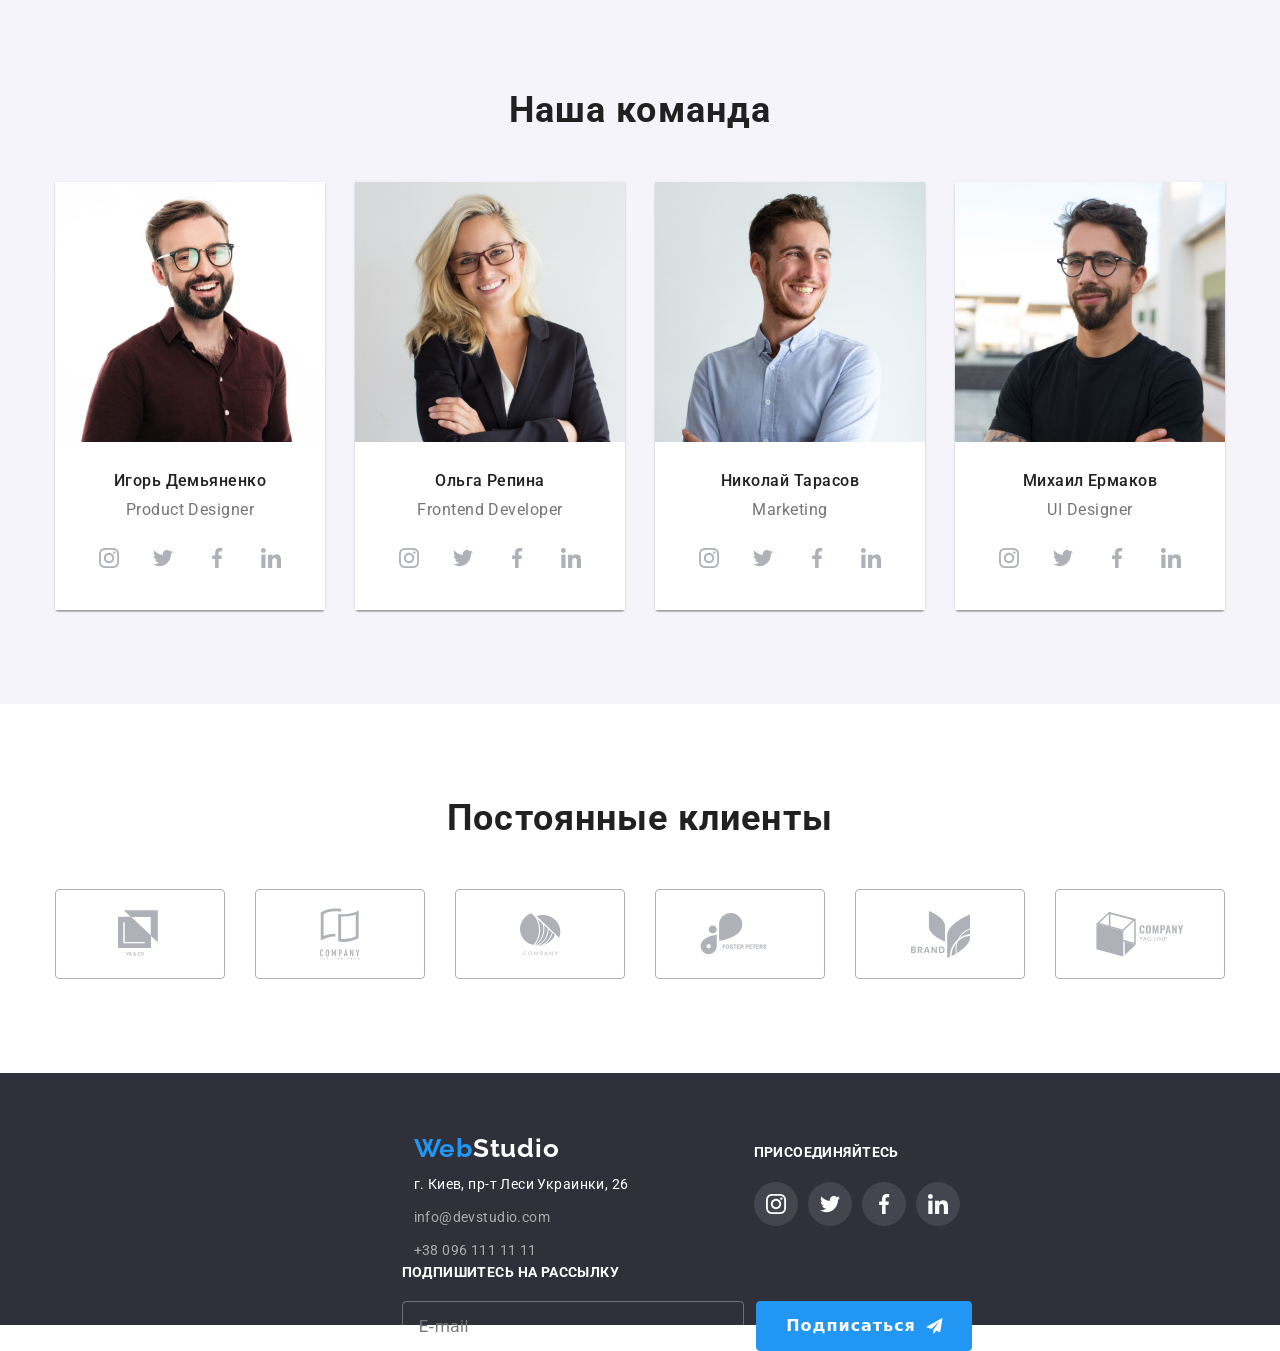
==== commit f3a3df15: "Add form" ====
--- a/index.html
+++ b/index.html
@@ -396,7 +396,22 @@
                     <use href="./images/svg/sprite.svg#icon-close" width="30" height="30"></use>
                 </svg>
             </button>
-            
+                <form action="user-form">
+                    <p>Оставьте свои данные, мы вам перезвоним</p>
+                    <label for="user-name" class="user-label">Имя</label>
+                    <input type="text" name="user-name" id="user-name" class="user-name-input">
+                    <label for="user-tel" class="user-label">Телефон</label>
+                    <input type="tel" name="user-tel" id="user-tel" class="user-tel-input">
+                    <label for="user-mail" class="user-label">Почта</label>
+                    <input type="email" name="user-mail" id="user-mail" class="user-mail-input">
+                    <label for="user-text" class="user-label">Комментарий</label>
+                    <textarea name="user-text" id="user-text" class="modal-form-user-text" placeholder="Введите текст"></textarea>
+                    <input type="checkbox" name="user-policy" id="user-policy" class="modal-form-policy">
+                    <label for="user-policy" class="user-label">Соглашаюсь с рассылкой и принимаю 
+                        <a href="" class="policy-link">Условия договора</a>
+                        <button type="submit" class="button">Отправить</button>
+                    </label>
+                </form>     
         </div>
     </div>
     <script src="./js/modal.js"></script>
--- a/css/styles.css
+++ b/css/styles.css
@@ -604,7 +604,7 @@
 .footer {
     display: flex;
     flex-direction: row;
-    justify-content: flex-start;
+    justify-content: center;
     align-items: baseline;
     flex-wrap: wrap;
     padding-top: 60px;
@@ -746,9 +746,6 @@
 
 .email-form {
     display: flex;
-    width: 358px;
-    height: 50px;
-    border: 1px solid rgba(255, 255, 255, 0.3);
     border-radius: 4px;
     background-color: transparent;
     color: white;
@@ -767,6 +764,7 @@
 
 .button-signup {
     display: inline-flex;
+    font-family: Roboto;
     align-items: center;
     margin-left: 12px;
     border-radius: 4px;
@@ -776,7 +774,7 @@
     padding-right: 28px;
     min-width: 200px;
     height: 50px;
-
+    justify-content: center;
     color: white;
     background-color: var(--accent-color);
     border: 1px solid var(--accent-color);
@@ -785,11 +783,22 @@
     font-size: 16px;
     line-height: 1.87;
     letter-spacing: 0.06em;
-     text-decoration: none;
+    text-decoration: none;
     text-align: center;
     cursor: pointer;
-
     transition: color 250ms cubic-bezier(0.4, 0, 0.2, 1);
+}
+
+.button-signup:hover,
+.button-signup:focus {
+    background-color: white;
+    color: var(--accent-color);
+    
+}
+
+.button-signup:hover .paperplane-svg,
+.button-signup:focus .paperplane-svg {
+    fill: var(--accent-color);
 }
 
 .signup b {
@@ -802,6 +811,13 @@
     text-transform: uppercase;
     color: #FFFFFF;
 }
+
+.paperplane-svg {
+    margin-left: 10px;
+    fill: white;
+}
+
+
 
 /* ===== portfolio.html ===== */
 
@@ -943,11 +959,13 @@
     width: 100%;
     height: 100%;
     background-color: rgba(0, 0, 0, 0.5);
+    transition: all 250ms cubic-bezier(0.4, 0, 0.2, 1) 250ms;
 }
 
 .backdrop.is-hidden {
     opacity: 0;
     pointer-events: none;
+    transition: all 250ms cubic-bezier(0.4, 0, 0.2, 1) 250ms;
 }
 
 .modal {
@@ -958,6 +976,13 @@
     width: 530px;
     height: 580px;  
     background-color: white;
+    transition: all 250ms cubic-bezier(0.4, 0, 0.2, 1) 250ms;
+    padding-top: 40px;
+    padding-bottom: 30px;
+    padding-left: 40px;
+    padding-right: 40px;
+    box-shadow: 0px 1px 3px rgba(0, 0, 0, 0.12), 0px 1px 1px rgba(0, 0, 0, 0.14), 0px 2px 1px rgba(0, 0, 0, 0.2);
+    border-radius: 4px;
     }
 
 .modal-button {
@@ -968,4 +993,33 @@
     height: 30px;
     border-radius: 100%;
     border-color: rgba(0, 0, 0, 0);
+}
+
+/* ===== Modal form ===== */
+
+.user-form {
+    display: flex;
+    flex-direction: column;
+}
+
+.user-label {
+    width: 100%;
+}
+
+.user-name-input {
+    width: 100%;
+}
+
+.user-tel-input {
+    width: 100%;
+}
+
+.user-mail-input {
+    width: 100%;
+}
+
+.modal-form-user-text {
+    width: 100%;
+    height: 120px;
+    
 }
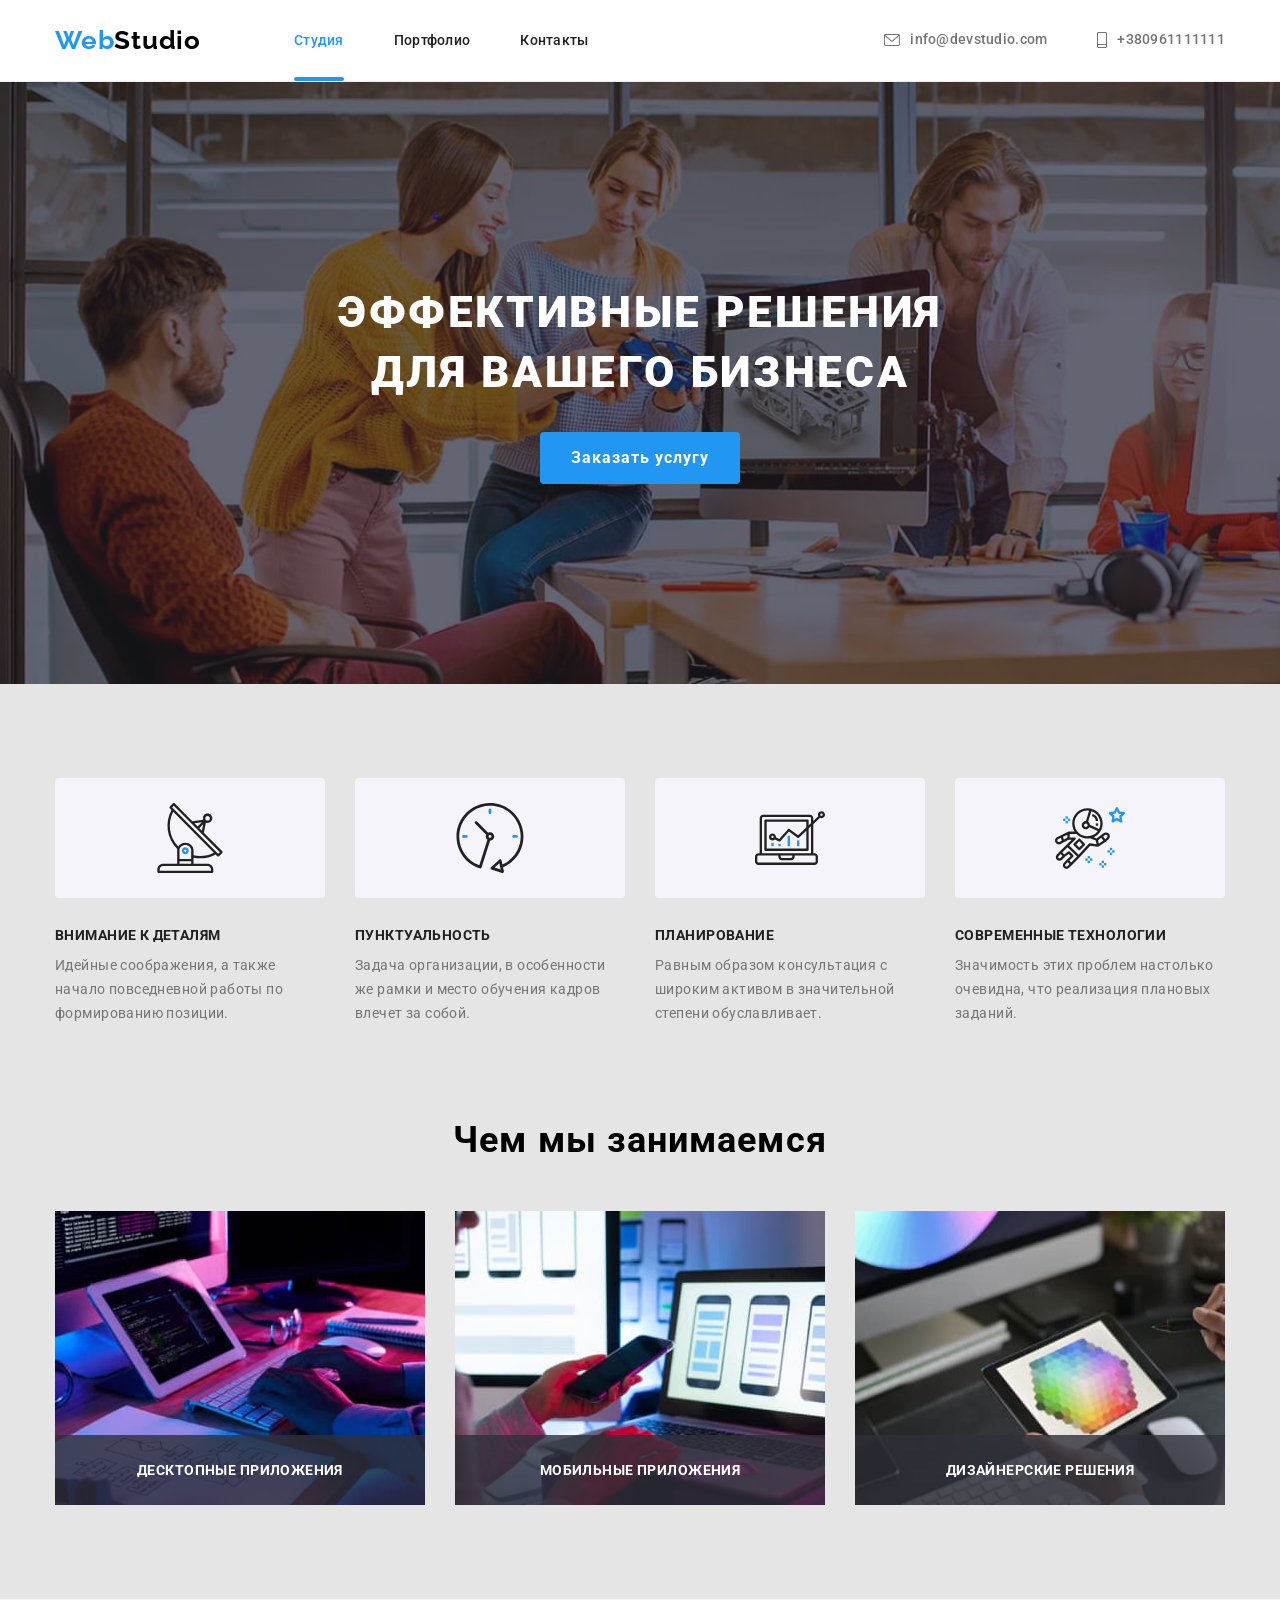
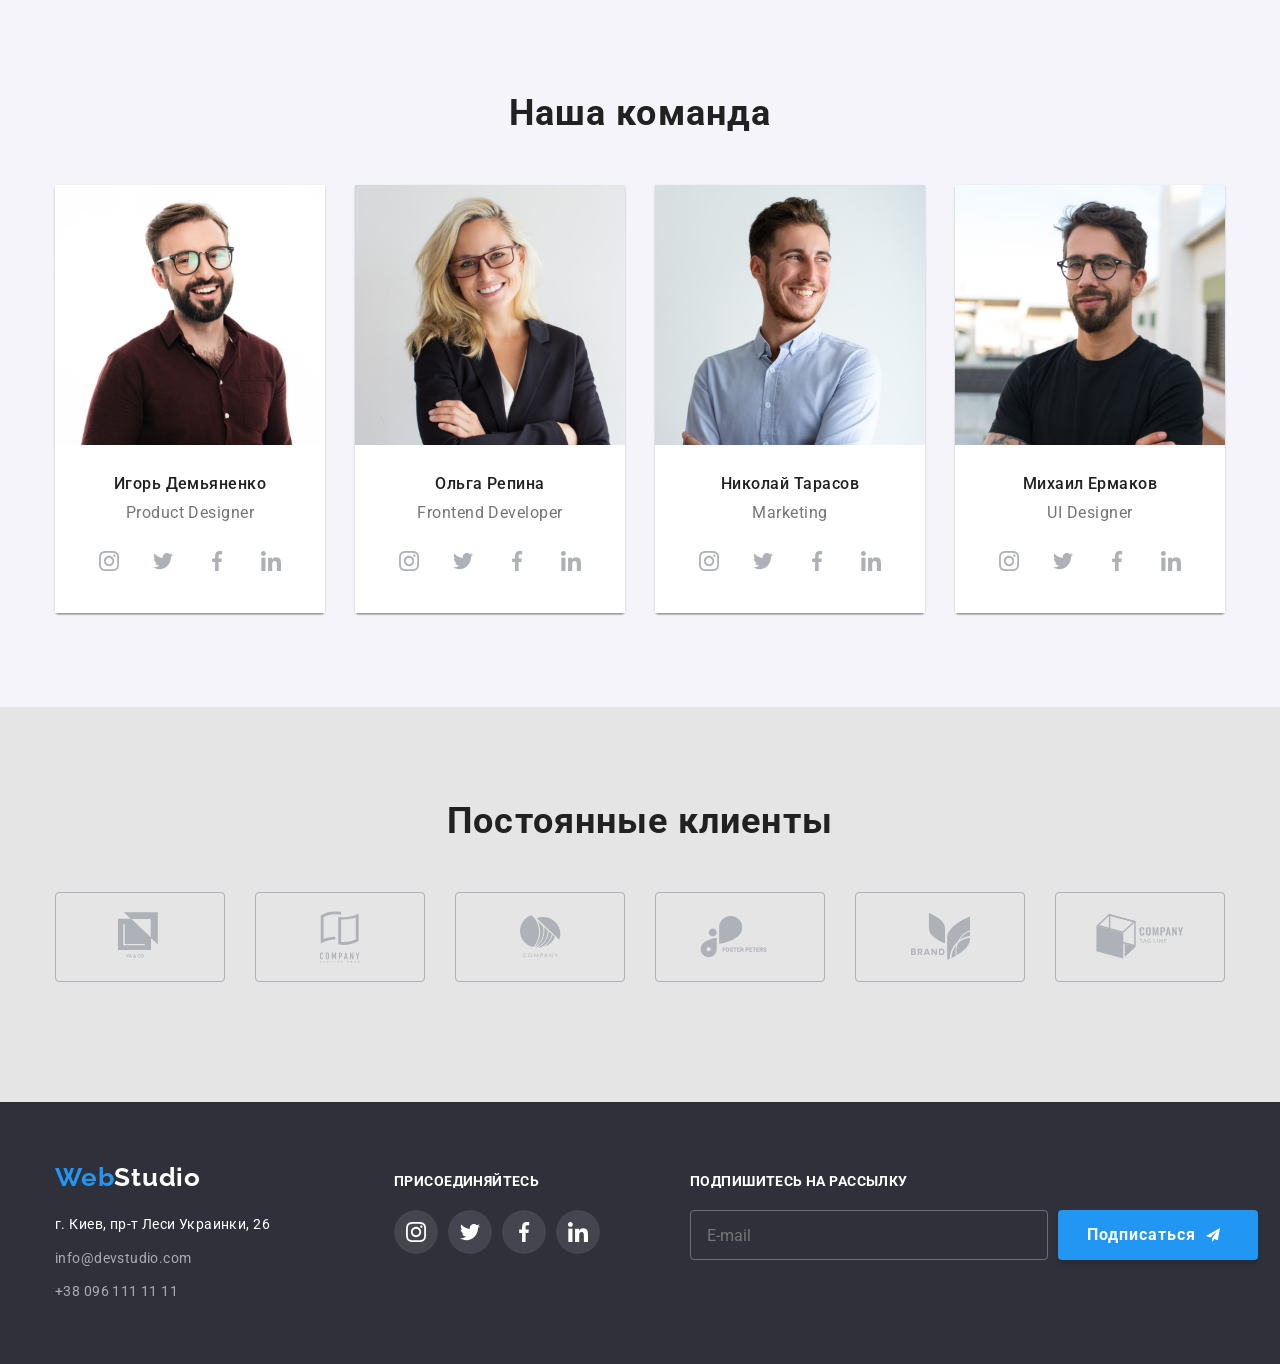
==== commit ffc4a2e9: "v3.0 Many bugz fixed -add global class container -fixed modal window -ad animation on svg" ====
--- a/index.html
+++ b/index.html
@@ -4,124 +4,117 @@
     <meta charset="UTF-8">
     <meta name="viewport" content="width=device-width, initial-scale=1.0">
     <title>WebStudio</title>
-    <!-- добавим шрифты Raleway, Roboto -->
+    <!-- Добавляем шрифты -->
     <link href="https://fonts.googleapis.com/css2?family=Raleway:wght@700&family=Roboto:wght@400;500;700;900&display=swap" rel="stylesheet"/>
+    <!-- Подключаем NORMALIZE.CSS -->
     <link href="https://cdnjs.cloudflare.com/ajax/libs/modern-normalize/1.0.0/modern-normalize.min.css" rel="stylesheet"/>
+    <!-- Подключаем свой css -->
     <link href="./css/styles.css" rel="stylesheet"/>
 </head>
 <body>
-    <!-- Шапка сайта (Верхняя линяя) -->
-    <header class="header">
-        <div class="container header-container">
-        <!-- Главный блок навигации -->
-        <nav class="site-nav">
-            <a href="./index.html" lang="en" class="logo">
-                Web<span class="logo-text-header">Studio</span>
-            </a>
-
-            <ul class="site-nav-list">
-                <li class="site-nav-item">
-                    <a href="./index.html" class="link current">Студия</a>
-                </li>
-                <li class="site-nav-item">
-                    <a href="./portfolio.html" class="link">Портфолио</a>
-                </li>
-                <li class="site-nav-item">
-                    <a href="" class="link">Контакты</a>
-                </li>
-            </ul>
-        </nav>
-        <!-- Контакты -->
-        <div class="contacts">
-            <ul class="contacts-list">
-                <li class="contacts-list-item">
-                    <a href="mailto:info@devstudio.com" class="contacts-list-link">
-                        <svg class="envelope">
-                            <use href="./images/svg/sprite.svg#icon-envelope">
-
-                            </use>
-                        </svg>
-                        info@devstudio.com
-                    </a>
-                </li>
-                <li class="contacts-list-item">
-                    <a href="tel:+380961111111" class="contacts-list-link">
-                        <svg class="mobile">
-                            <use href="./images/svg/sprite.svg#icon-mobile">
-
-                            </use>
-                        </svg>
-                        +38 096 111 11 11
-                    </a>
-                </li>
-            </ul>
+    <!-- Шапка Сайта -->
+     <header class="header">
+        <div class="container">
+            <!-- Главный блок навигации -->
+            <nav class="site-nav">
+                <a href="./index.html" class="logo" lang="en">
+                    <span>Web</span>Studio
+                </a>
+                <ul class="site-nav-list">
+                    <li class="site-nav-item">
+                        <a href="./index.html" class="site-nav-link current">Студия</a>
+                    </li>
+                    <li class="site-nav-item">
+                        <a href="./portfolio.html" class="site-nav-link">Портфолио</a>
+                    </li>
+                    <li class="site-nav-item">
+                        <a href="" class="site-nav-link">Контакты</a>
+                    </li>
+                </ul>
+            </nav>
+            <!-- Контакты -->
+            <div class="header-contacts">
+                <ul class="contacts-list">
+                    <li class="contacts-list-item">
+                        <a href="mailto:info@devstudio.com" class="contacts-list-link">
+                            <svg class="envelope" width=16 height=12>
+                                <use href="./images/svg/sprite.svg#icon-envelope">
+    
+                                </use>
+                            </svg>
+                            info@devstudio.com</a>
+                    </li>
+                    <li class="contacts-list-item">
+                        <a href="tel:+380961111111" class="contacts-list-link">
+                            <svg class="mobile" width=10 height=16>
+                                <use href="./images/svg/sprite.svg#icon-mobile">
+    
+                                </use>
+                            </svg>
+                            +380961111111</a>
+                    </li>
+                </ul>
+            </div>
         </div>
-        </div>
-    </header>
-    <!-- Основной контент -->
-    <main>
-        <!-- Блок Герой -->
-        <section class="hero-section">
-            <div class="hero container">
-                <h1 class="main-head">Эффективные решения для вашего бизнеса</h1>
-                <button type="button" class="button-hero" data-modal-open>Заказать услугу</button>
-            </div>
-        </section>
-        <!-- Особенности -->
-        <section class="features">
-            <!-- Скроем заголовок в будущем, но секция должна быть озаглавлена -->
+     </header>
+     <!-- Основной контент -->
+     <main>
+         <!-- Блок Герой -->
+         <section class="hero-section">
+            <div class="hero-container">
+                <h1 class="hero-title">Эффективные решения для вашего бизнеса</h1>
+                <button type="button" class="order-button" data-modal-open>Заказать услугу</button>
+            </div>
+         </section>
+         <!-- Особенности -->
+         <section class="features">
             <div class="container">
+                <!-- Заголовок в будущем скроем -->
                 <h2 class="visually-hidden">Особенности</h2>
-            <ul class="features-list">
-                <li class="features-list-item attentiveness">
-                    <p class="features-list-head">Внимание к деталям</p>
-                    <p class="features-list-text">
-                        Идейные соображения, а также начало повседневной работы по формированию позиции.
-                    </p>
-                </li>
-                <li class="features-list-item punctuality">
-                    <p class="features-list-head">Пунктуальность</p>
-                    <p class="features-list-text">
-                        Задача организации, в особенности же рамки и место обучения кадров влечет за собой.
-                    </p>
-                </li>
-                <li class="features-list-item planning">
-                    <p class="features-list-head">Планирование</p>
-                    <p class="features-list-text">
-                        Равным образом консультация с широким активом в значительной степени обуславливает.
-                    </p>
-                </li>
-                <li class="features-list-item innovation">
-                    <p class="features-list-head">Современные технологии</p>
-                    <p class="features-list-text">
-                        Значимость этих проблем настолько очевидна, что реализация плановых заданий.
-                    </p>
-                </li>
-            </ul>
-            </div>
-        </section>
-        <!-- Чем мы занимаемся -->
+                <ul class="features-list">
+                    <li class="features-list-item attentiveness">
+                        <p class="features-list-head">Внимание к деталям</p>
+                        <p class="features-list-text">
+                            Идейные соображения, а также начало повседневной работы по формированию позиции.
+                        </p>
+                    </li>
+                    <li class="features-list-item punctuality">
+                        <p class="features-list-head">Пунктуальность</p>
+                        <p class="features-list-text">
+                            Задача организации, в особенности же рамки и место обучения кадров влечет за собой.
+                        </p>
+                    </li>
+                    <li class="features-list-item planning">
+                        <p class="features-list-head">Планирование</p>
+                        <p class="features-list-text">
+                            Равным образом консультация с широким активом в значительной степени обуславливает.
+                        </p>
+                    </li>
+                    <li class="features-list-item innovation">
+                        <p class="features-list-head">Современные технологии</p>
+                        <p class="features-list-text">
+                            Значимость этих проблем настолько очевидна, что реализация плановых заданий.
+                        </p>
+                    </li>
+                </ul>
+            </div>
+         </section>
+         <!-- Чем мы занимаемся -->
         <section class="occupation">
-            <h2>Чем мы занимаемся</h2>
             <div class="container">
+                <h2 class="occupation-head">Чем мы занимаемся</h2>
                 <ul class="occupation-list">
                     <li class="occupation-list-item">
                         <img src="./images/what-we-do/img1.jpg" alt="набор проекта" width="370" height="294">
-                        <div>
-                            <h3>Десктопные приложения</h3>
-                        </div>
+                        <h3>Десктопные приложения</h3>
                     </li>
                     <li class="occupation-list-item">
                         <img src="./images/what-we-do/img2.jpg" alt="разработка мобильного приложения" width="370" height="294">
-                        <div>
-                            <h3>Мобильные приложения</h3>
-                        </div>
+                        <h3>Мобильные приложения</h3>
                     </li>
                     <li class="occupation-list-item">
                         <img src="./images/what-we-do/img3.jpg" alt="адаптирование под планшет" width="370" height="294">
-                        <div>
-                            <h3>Дизайнерские решения</h3>
-                        </div>
+                        <h3>Дизайнерские решения</h3>
                     </li>
                 </ul>
             </div>
@@ -271,64 +264,66 @@
                             </li>
                         </ul>
                     </li>
-                    </ul>
+                </ul>
             </div>
         </section>
-
         <!-- Постоянные клиенты -->
         <section class="clients">
-            <h2>Постоянные клиенты</h2>
-            <ul class="clients-list">
-                <li class="clients-list-item">
-                    <a href="" class="clients-link" aria-label="ссылка на клиента">
-                        <svg class="client-svg" width="44" height="49">
-                            <use href="./images/svg/sprite.svg#icon-logo1"></use>
-                        </svg>
-                    </a>
-                </li>
-                <li class="clients-list-item">
-                    <a href="" class="clients-link" aria-label="ссылка на клиента">
-                        <svg class="client-svg" width="40" height="52">
-                            <use href="./images/svg/sprite.svg#icon-logo2"></use>
-                        </svg>
-                    </a>
-                </li>
-                <li class="clients-list-item">
-                    <a href="" class="clients-link" aria-label="ссылка на клиента">
-                        <svg class="client-svg" width="41" height="43">
-                            <use href="./images/svg/sprite.svg#icon-logo3"></use>
-                        </svg>
-                    </a>
-                </li>
-                <li class="clients-list-item">
-                    <a href="" class="clients-link" aria-label="ссылка на клиента">
-                        <svg class="client-svg" width="82" height="42">
-                            <use href="./images/svg/sprite.svg#icon-logo4"></use>
-                        </svg>
-                    </a>
-                </li>
-                <li class="clients-list-item">
-                    <a href="" class="clients-link" aria-label="ссылка на клиента">
-                        <svg class="client-svg" width="59" height="47">
-                            <use href="./images/svg/sprite.svg#icon-logo5"></use>
-                        </svg>
-                    </a>
-                </li>
-                <li class="clients-list-item">
-                    <a href="" class="clients-link" aria-label="ссылка на клиента">
-                        <svg class="client-svg" width="88" height="45">
-                            <use href="./images/svg/sprite.svg#icon-logo6"></use>
-                        </svg>
-                    </a>
-                </li>
-            </ul>
+            <div class="container">
+                <h2 class="clients-head">Постоянные клиенты</h2>
+                <ul class="clients-list">
+                    <li class="clients-list-item">
+                        <a href="" class="clients-link" aria-label="ссылка на клиента">
+                            <svg class="client-svg" width="44" height="49">
+                                <use href="./images/svg/sprite.svg#icon-logo1"></use>
+                            </svg>
+                        </a>
+                    </li>
+                    <li class="clients-list-item">
+                        <a href="" class="clients-link" aria-label="ссылка на клиента">
+                            <svg class="client-svg" width="40" height="52">
+                                <use href="./images/svg/sprite.svg#icon-logo2"></use>
+                            </svg>
+                        </a>
+                    </li>
+                    <li class="clients-list-item">
+                        <a href="" class="clients-link" aria-label="ссылка на клиента">
+                            <svg class="client-svg" width="41" height="43">
+                                <use href="./images/svg/sprite.svg#icon-logo3"></use>
+                            </svg>
+                        </a>
+                    </li>
+                    <li class="clients-list-item">
+                        <a href="" class="clients-link" aria-label="ссылка на клиента">
+                            <svg class="client-svg" width="82" height="42">
+                                <use href="./images/svg/sprite.svg#icon-logo4"></use>
+                            </svg>
+                        </a>
+                    </li>
+                    <li class="clients-list-item">
+                        <a href="" class="clients-link" aria-label="ссылка на клиента">
+                            <svg class="client-svg" width="59" height="47">
+                                <use href="./images/svg/sprite.svg#icon-logo5"></use>
+                            </svg>
+                        </a>
+                    </li>
+                    <li class="clients-list-item">
+                        <a href="" class="clients-link" aria-label="ссылка на клиента">
+                            <svg class="client-svg" width="88" height="45">
+                                <use href="./images/svg/sprite.svg#icon-logo6"></use>
+                            </svg>
+                        </a>
+                    </li>
+                </ul>
+            </div>
         </section>
-    </main>
-    <!-- Подвал -->
-    <footer class="footer">
-            <div class="address-container container">
-                <a href="./index.html" lang="en" class="logo">
-                    Web<span class="logo-text-footer">Studio</span>
+     </main>
+     <!-- Подвал -->
+     <footer class="footer">
+        <div class="container">
+            <div class="address-container">
+                <a href="./index.html" class="logo" lang="en">
+                    <span>Web</span>Studio
                 </a>
                 <address class="address">
                     <ul class="address-list">
@@ -379,39 +374,63 @@
             </div>
             <div class="signup">
                 <b>Подпишитесь на рассылку</b>
-                <form class="email-form" action="">
-                    <input type="email" class="email-input" name="email-submit" placeholder="E-mail">
-                    <button type="submit" class="button-signup">Подписаться
-                        <svg class="paperplane-svg" width=24 height=24>
-                            <use href="./images/svg/sprite.svg#icon-paperplane"></use>
-                        </svg>
+                <form action="" class="email-form">
+                    <input type="email" name="user-email" placeholder="E-mail" class="email-input">
+                    <button type="submit" class="signup-button">
+                      Подписаться
+                      <svg class="subscribe-button-icon" width="24" height="24">
+                        <use href="./images/svg/sprite.svg#icon-paperplane"></use>
+                      </svg>
                     </button>
-                </form>
-            </div>
-    </footer>
-    <div class="backdrop is-hidden" data-modal>
+                  </form>
+            </div>
+        </div>
+     </footer>
+     <!-- Modal window -->
+     <div class="backdrop is-hidden" data-modal>
         <div class="modal">
-            <button type="button" class="modal-button" data-modal-close>
-                <svg width=30 height=30>
-                    <use href="./images/svg/sprite.svg#icon-close" width="30" height="30"></use>
+            <button type="button" class="modal-close-button" data-modal-close>
+                <svg class="close-button-svg" width=30 height=30>
+                    <use href="./images/svg/sprite.svg#icon-x"></use>
                 </svg>
             </button>
-                <form action="user-form">
-                    <p>Оставьте свои данные, мы вам перезвоним</p>
-                    <label for="user-name" class="user-label">Имя</label>
-                    <input type="text" name="user-name" id="user-name" class="user-name-input">
-                    <label for="user-tel" class="user-label">Телефон</label>
-                    <input type="tel" name="user-tel" id="user-tel" class="user-tel-input">
-                    <label for="user-mail" class="user-label">Почта</label>
-                    <input type="email" name="user-mail" id="user-mail" class="user-mail-input">
-                    <label for="user-text" class="user-label">Комментарий</label>
-                    <textarea name="user-text" id="user-text" class="modal-form-user-text" placeholder="Введите текст"></textarea>
-                    <input type="checkbox" name="user-policy" id="user-policy" class="modal-form-policy">
-                    <label for="user-policy" class="user-label">Соглашаюсь с рассылкой и принимаю 
-                        <a href="" class="policy-link">Условия договора</a>
-                        <button type="submit" class="button">Отправить</button>
-                    </label>
-                </form>     
+            <form action="" class="user-form">
+                <p class="modal-form-title">Оставьте свои данные, мы вам перезвоним</p>
+      
+                <label for="user-name" class="modal-form-input-label">Имя</label>
+                <div class="input-block">
+                  <input type="text" id="user-name" name="user-name" class="modal-form-input" required="">
+                  <svg class="input-svg" width="18" height="18">
+                    <use href="./images/svg/sprite.svg#icon-person"></use>
+                  </svg>
+                </div>
+      
+                <label for="user-tel" class="modal-form-input-label">Телефон</label>
+                <div class="input-block">
+                  <input type="tel" id="user-tel" name="user-tel" class="modal-form-input" required="">
+                  <svg class="input-svg" width="18" height="18">
+                    <use href="./images/svg/sprite.svg#icon-phone2"></use>
+                  </svg>
+                </div>
+      
+                <label for="user-email" class="modal-form-input-label">Почта</label>
+                <div class="input-block">
+                  <input type="email" id="user-email" name="user-email" class="modal-form-input">
+                  <svg class="input-svg" width="18" height="18">
+                    <use href="./images/svg/sprite.svg#icon-mail2"></use>
+                  </svg>
+                </div>
+      
+                <label for="user-message" class="modal-form-input-label">Комментарий</label>
+                <textarea name="user-message" id="user-message" placeholder="Введите текст" class="modal-form-message"></textarea>
+      
+                <input type="checkbox" name="user-policy" id="user-policy" class="modal-form-check is-hidden" required="">
+                <label for="user-policy" class="modal-form-check-label">
+                  <span>Соглашаюсь с рассылкой и принимаю <a href="#"> Условия договора </a></span>
+                </label>
+      
+                <button type="submit" class="send-button">Отправить</button>
+              </form>   
         </div>
     </div>
     <script src="./js/modal.js"></script>
--- a/css/styles.css
+++ b/css/styles.css
@@ -1,26 +1,12 @@
-html {
-    box-sizing: border-box;
-}
-
-*,
-*::before,
-*::after {
-  box-sizing: inherit;
-  margin: 0;
-  padding: 0;
-  outline: 0px;
-}
-
-/* ===== Выделим палитру цветов макета ===== */
-/* цвет фона шапки #FFFFFF 
+/* Определим палитру цветов сайта
+цвет фона шапки #FFFFFF 
 цвет фона блоков Герой и Подвал #2F303A 
 основной цвет фона #E5E5E5
 вторичный цвет фона #F5F4FA 
 основной цвет текста #212121 
 вторичный цвет текста #757575
-цвет акцента #2196F3 */
-
-/* ===== оформление index.html ===== */
+цвет акцента #2196F3 
+ */
 
 :root {
     --accent-color: #2196F3;
@@ -31,179 +17,195 @@
     --secondary-font-color: #F5F4FA;
 }
 
-
+/* установим тип блочной модели для всех элементов */
+html {
+    box-sizing: border-box;
+}
+
+
+*,
+*::before,
+*::after {
+  margin: 0;
+  padding: 0;
+  box-sizing: border-box;
+}
+
+/* убираем точечки с немаркированных списков */
+ul {
+    list-style: none;
+}
+  
+/* делаем все ссылки блочными и убираем оформление текста */
+a {
+    display: block;
+    text-decoration: none;
+}
+  
+button {
+    cursor: pointer;
+    display: inline-block;
+}
+ 
+/* сделаем все картинки блочными и на всю ширину родителя */
+img {
+    display: block;
+    max-width: 100%;
+    object-fit: cover;
+}
+  
+address {
+    font-style: normal;
+}
+
+  /* Задаем глобальный класс CONTAINER */
+  
 .container {
     width: 1200px;
-    padding-left: 15px;
-    padding-right: 15px;
+    padding: 0 15px;
     margin: 0 auto;
-  }
-
-  img {
-    display: block;
+}
+
+.visually-hidden {
+    position: absolute !important;
+    clip: rect(1px 1px 1px 1px); /* IE6, IE7 */
+    clip: rect(1px, 1px, 1px, 1px);
+    padding: 0 !important;
+    border: 0 !important;
+    height: 1px !important;
+    width: 1px !important;
+    overflow: hidden;
+}
+
+body {
+    font-family: Roboto, sans-serif;
 }
 
 /* ===== Header ===== */
 
+header {
+    background-color: white;
+}
+
 .header {
     display: flex;
-    width: 100%;
+    align-items: center;
     border-bottom: 1px solid #ECECEC;
 }
 
-.header-container {
-    display: flex;
-    align-items: center;
-}
-
-.site-nav {
-    display: flex;
-    align-items: center;
-}
-
-.site-nav .logo {
+/* Logo */
+
+.logo {
     font-family: Raleway, sans-serif;
-    font-style: normal;
     font-weight: 700;
     font-size: 26px;
     line-height: 1.19;
-    letter-spacing: 0.03em;
+    padding-top: 24px;
+    padding-bottom: 25px;
+    margin-right: 93px;
+    color: #000000;
+    letter-spacing: 0.03em;
+}
+  
+.logo span {
     color: var(--accent-color);
 }
 
-.logo-text-header {
-    color: var(--primary-text-color);
-}
-
-.logo:focus {
-    color: #212121;
-}
-
-.site-nav-list .link {
+/* Главный блок навигации */
+
+.site-nav {
+    display: flex;
+    align-items: center;
+}
+
+.site-nav-list {
+    display: flex;
+}
+
+.site-nav-link {
+    position: relative;
     display: block;
-    padding-top: 32px;
+    padding-top: 33px;
     padding-bottom: 32px;
-    text-align: center;
-    transition: all 250ms cubic-bezier(0.4, 0, 0.2, 1);
-}
-
-.site-nav-list {
-    display: flex;
-    margin-left: 93px;
-    margin-right: auto;
-}
-
-.site-nav-item:not(:last-child) {
-    margin-right: 50px;
-}
-
-.contacts-list li {
-    padding-top: 32px;
-    padding-bottom: 32px;
-    
-}
-
-.contacts-list {
-    display: flex;
-    align-items: center;
-}
-
-.contacts-list li + li {
-    margin-left: 50px;
-}
-
-.contacts {
-    display: flex;
-    margin-left: auto;
-}
-/* убираем точки со списков, можно это сделать через селектор тега ul, а можно всем спискам обьявить class="list"(просто подсказка на будущее) */
-ul {
-    list-style: none;
-    padding: 0px;
-    margin: 0px;
-}
-
-/* убираем нижние подчеркивание ссылок и  */
-a {
-    text-decoration: none;
-}
-
-/* сменим цвет посещенных ссылок */
-a:visited {
-    color: #212121;
-}
-
-.site-nav-list .link {
-    font-family: Roboto, sans-serif;
-    font-style: normal;
+    width: max-content;
     font-weight: 500;
     font-size: 14px;
     line-height: 1.14;
     letter-spacing: 0.02em;
-    color: #212121;
-}
-
-.site-nav-list .link:hover,
-.site-nav-list .link:focus {
+    color: var(--primary-text-color);
+    transition: color 250ms cubic-bezier(0.4, 0, 0.2, 1);
+    font-family: Roboto;
+    font-style: normal;
+   
+}
+
+.site-nav-item:not(:last-child) {
+    margin-right: 50px;
+}
+
+.site-nav-link.current {
     color: var(--accent-color);
 }
 
-.site-nav-list .link.current {
-    color: var(--accent-color);
-}
-
-.site-nav-item {
-    position: relative;
-}
-
-.site-nav-list .current::after {
+.site-nav-link.current::after {
     content: "";
+    position: absolute;
+    bottom: 0;
+    display: block;
     width: 100%;
     height: 4px;
     background-color: var(--accent-color);
-    display: block;
     border-radius: 2px;
-    position: absolute;
-    bottom: 28px;
-    top: 76px;
+}
+
+.site-nav-link:hover,
+.site-nav-link:focus {
+    color: var(--accent-color);
+}
+
+/* Site Nav Contacts */
+
+.header-contacts {
+    display: flex;
+    margin-left: auto;
+}
+
+.contacts-list {
+    display: flex;
+}
+
+.header-contacts li + li {
+    margin-left: 50px;
 }
 
 .contacts-list-link {
     display: flex;
     align-items: center;
-    font-family: Roboto, sans-serif;
-    font-style: normal;
     font-weight: 500;
     font-size: 14px;
     line-height: 1.14;
     letter-spacing: 0.02em;
-    color: #757575;
-    transition: all 250ms cubic-bezier(0.4, 0, 0.2, 1);
-}
-
-.contacts-list-item {
-    align-items: center;
-}
-
-.envelope {
-    width: 16px;
-    height: 12px;
-    margin-right: 10px;
-}
-
-.mobile {
-    width: 10px;
-    height: 16px;
-    margin-right: 10px;
-}
+    color: var(--secondary-text-color);
+    padding-top: 32px;
+    padding-bottom: 32px;
+    transition: color 250ms cubic-bezier(0.4, 0, 0.2, 1);
+}
+
+.header .container {
+    display: flex;
+}
+
 
 .contacts-list-link:hover,
 .contacts-list-link:focus {
     color: var(--accent-color);
+    fill: var(--accent-color);
 }
 
 .envelope {
     fill: #757575;
+    margin-right: 10px;
+    transition: color 250ms cubic-bezier(0.4, 0, 0.2, 1);
 }
 
 .contacts-list-link:hover .envelope,
@@ -213,6 +215,8 @@
 
 .mobile {
     fill: #757575;
+    margin-right: 10px;
+    transition: color 250ms cubic-bezier(0.4, 0, 0.2, 1);
 }
 
 .contacts-list-link:hover .mobile,
@@ -220,99 +224,96 @@
     fill: var(--accent-color);
 }
 
-/* ===== Герой ===== */
+/* ===== Hero section ===== */
 
 .hero-section {
-    /* background-color: var(--hero-footer-background-color); (old one)*/
+    max-width: 100%;
+    margin: 0 auto;
+    padding-top: 200px;
+    padding-bottom: 200px;
+    background-color: var(--hero-footer-background-color);
     background-image: linear-gradient(rgba(47, 48, 58, 0.4), rgba(47, 48, 58, 0.4)), url(../images/background-img.jpg);
-    background-size: 100% 100%;
-    box-sizing: border-box;
-    left: 0px;
-    top: 10px;
-    padding: 50px 0;
-    min-height: 600px;
-    display: flex;
     background-repeat: no-repeat;
-}
-
-.hero {
+    background-size: cover;
+}
+
+.hero-container {
     text-align: center;
-    width: 696px;
-    margin: auto
-}
-
-
-.main-head {
-    font-family: Roboto, sans-serif;
-    font-style: normal;
+    margin: 0 auto;
+    max-width: 696px;
+    padding-right: 15px;
+    padding-left: 15px;
+}
+
+.hero-title {
+    margin: 0 auto 30px;
     font-weight: 900;
     font-size: 44px;
     line-height: 1.36;
+    letter-spacing: 0.06em;
+    text-transform: uppercase;
+    color: white;
+    font-family: Roboto;
+    font-style: normal;
+    font-weight: 900;
+    font-size: 44px;
+    line-height: 60px;
     text-align: center;
     letter-spacing: 0.06em;
     text-transform: uppercase;
-    color: #FFFFFF;
-    margin-bottom: 30px;
-}
-
-.button-hero {
+}
+
+.order-button {
+    display: block;
+    width: 200px;
+    min-height: 50px;
+    margin: 0 auto;
+    padding: 10px 30px;
+    font-family: inherit;
+    font-weight: 700;
+    font-size: 16px;
+    line-height: 1.88;
+    letter-spacing: 0.06em;
+
+    color: white;
     background-color: var(--accent-color);
-    font-family: Roboto, sans-serif;
-    font-style: normal;
-    font-weight: 700;
-    font-size: 16px;
-    line-height: 1.87;
-    color: #FFFFFF;
-    border-radius: 4px;
-    padding: 10px 32px;
-    box-shadow: 0px 4px 4px rgba(0, 0, 0, 0.15);
-    width: 200px;
-    text-align: center;
+
+    border-radius: 4px;
+    border-width: 0;
+
     border: 1px solid transparent;
     cursor: pointer;
     transition: all 250ms cubic-bezier(0.4, 0, 0.2, 1);
 }
 
-.button-hero:focus,
-.button-hero:hover {
+.order-button:hover,
+.order-button:focus {
     color: var(--accent-color);
     background-color: white;
 }
 
-/* ===== Особенности ===== */
-
-/* спрячем заголовок */
-
-.visually-hidden {
-    position: absolute !important;
-    clip: rect(1px 1px 1px 1px); /* IE6, IE7 */
-    clip: rect(1px, 1px, 1px, 1px);
-    padding:0 !important;
-    border:0 !important;
-    height: 1px !important; 
-    width: 1px !important; 
-    overflow: hidden;
-}
+/* ===== Features ===== */
 
 .features {
     padding-top: 94px;
-}
-
-.features-list li {
+    padding-bottom: 94px;
+    background-color: var(--primary-font-color);
+}
+
+.features-list {
+    display: flex;
+}
+
+.features-list-item:not(:last-child) {
+    margin-right: 30px;
+}
+
+.features-list-item {
     width: 270px;
 }
 
-.features-list li:not(:last-child) {
-    margin-right: 30px;
-}
-
-.features,
-.occupation {
-    background-color: var(--primary-font-color);
-    font-family: Roboto, sans-serif;
-}
-
-.features-list .features-list-head {
+.features-list-head {
+    margin-bottom: 10px;
     font-style: normal;
     font-weight: 700;
     font-size: 14px;
@@ -322,32 +323,13 @@
     color: var(--primary-text-color);
 }
 
-.features-list .features-list-text {
+.features-list-text {
     font-style: normal;
     font-weight: 400;
     font-size: 14px;
     line-height: 1.7;
     letter-spacing: 0.03em;
     color: var(--secondary-text-color);
-}
-
-.features-list {
-    display: flex;
-}
-
-h2 {
-    font-family: Roboto, sans-serif;
-    font-style: normal;
-    font-weight: 700;
-    font-size: 36px;
-    line-height: 1.16;
-    text-align: center;
-    letter-spacing: 0.03em;
-    color: var(--primary-text-color);
-}
-
-.features-list-head {
-    margin-bottom: 10px;
 }
 
 .attentiveness .features-list-head::before {
@@ -405,20 +387,49 @@
 /* ===== Occupation ===== */
 
 .occupation {
-    padding-top: 94px;
+    background-color: var(--primary-font-color);
+}
+
+.occupation-head {
+    margin-bottom: 50px;
+    text-align: center;
+    font-size: 36px;
+    line-height: 1.17;
+    font-family: Roboto, sans-serif;
+    font-style: normal;
+    font-weight: 700;
+    line-height: 42px;
+    letter-spacing: 0.03em;
+}
+
+.occupation-list {
+    display: flex;
     padding-bottom: 94px;
-}
-
-.occupation-list {
-    display: flex;
-    padding-top: 50px;
 }
 
 .occupation-list-item:not(:last-child) {
     margin-right: 30px;
 }
 
+.occupation-list-item {
+    position: relative;
+}
+
 .occupation-list-item h3 {
+    position: absolute;
+    right: 0;
+    bottom: 0;
+    width: 100%;
+    height: 70px;
+    padding-top: 27px;
+    padding-bottom: 27px;
+    font-weight: 700;
+    font-size: 14px;
+    line-height: 1.14;
+    text-align: center;
+    text-transform: uppercase;
+    color: var(--primary-wh-color);
+    background-color: rgba(47, 48, 58, 0.8);
     font-family: Roboto;
     font-style: normal;
     font-weight: 700;
@@ -428,25 +439,7 @@
     letter-spacing: 0.03em;
     text-transform: uppercase;
     color: #FFFFFF; 
-    margin-top: 27px;
-}
-
-.occupation-list-item {
-    position: relative;
-}
-
-.occupation-list-item div {
-    position: absolute;
-    justify-content: center;
-    align-items: center;
-    width: 370px;
-    height: 70px;
-    bottom: 0;
-    left: 0%;
-    background: rgba(47, 48, 58, 0.8);
-}
-
-
+}
 
 /* ===== Команда ===== */
 
@@ -454,6 +447,17 @@
     background-color: var(--secondary-font-color);
     padding-top: 94px;
     padding-bottom: 94px;
+}
+
+.team h2 {
+    font-family: Roboto, sans-serif;
+    font-style: normal;
+    font-weight: 700;
+    font-size: 36px;
+    line-height: 1.15;
+    text-align: center;
+    letter-spacing: 0.03em;
+    color: var(--primary-text-color);
 }
 
 h3 {
@@ -526,6 +530,7 @@
     width: 20px;
     height: 20px;
     fill: #AFB1B8;
+    transition: fill 250ms cubic-bezier(0.4, 0, 0.2, 1);
 }
     
 .social-link:hover,
@@ -538,15 +543,29 @@
     fill: white;
 }
 
+/* эффект куда прикольный с значением 1000ms */
 .social-link {
     border-radius: 50%;
-    transition: all 250ms cubic-bezier(0.4, 0, 0.2, 1);
-}
+    transition: background-color 1000ms cubic-bezier(0.4, 0, 0.2, 1);
+}
+
 
 /* ===== Наши клиенты ====== */
+
+.clients {
+    background-color: var(--primary-font-color);
+}
 
 .clients h2 {
     padding-top: 94px;
+    font-family: Roboto, sans-serif;
+    font-style: normal;
+    font-weight: 700;
+    font-size: 36px;
+    line-height: 1.15;
+    text-align: center;
+    letter-spacing: 0.03em;
+    color: var(--primary-text-color);
 }
 
 .clients-list {
@@ -555,7 +574,7 @@
     justify-content: center;
     flex-wrap: wrap;
     padding-top: 50px;
-    padding-bottom: 94px;
+    padding-bottom: 120px;
 }
 
 .clients-list-item:not(:last-child) {
@@ -570,11 +589,12 @@
     height: 90px;
     border: 1px solid #afb1b8;
     border-radius: 4px;
-    transition: all 250ms cubic-bezier(0.4, 0, 0.2, 1);
+    transition: border 250ms cubic-bezier(0.4, 0, 0.2, 1);
 }
 
 .client-svg {
     fill: #AFB1B8;
+    transition: fill 250ms cubic-bezier(0.4, 0, 0.2, 1);
 }
 
 .clients-link:hover .client-svg,
@@ -587,51 +607,33 @@
     border-color: var(--accent-color);
 }
 
-/* ===== Подвал ===== */
-
-footer{
-    display: flex;
-    flex-direction: row;
-    justify-content: flex-start;
-    align-items: baseline;
-    flex-wrap: wrap;
+/* ===== Footer===== */
+
+.footer {
+    background-color: var(--hero-footer-background-color);
+}
+
+.footer .container {
+    display: flex;
+}
+
+.address-container .logo {
     padding-top: 60px;
+    padding-bottom: 20px;
+    color: white;
+}
+
+
+.address-item:not(:last-child) {
+    margin-bottom: 10px;
+}
+
+.address-container {
     padding-bottom: 60px;
-    background-color: var(--hero-footer-background-color);
-    max-height: 252px;
-}
-
-.footer {
-    display: flex;
-    flex-direction: row;
-    justify-content: center;
-    align-items: baseline;
-    flex-wrap: wrap;
-    padding-top: 60px;
-    padding-bottom: 60px;
-    max-height: 252px;
-}
-
-.footer .logo-text-footer {
-    color: white;
-}
-
-.logo {
-    font-family: Raleway, sans-serif;
-    font-style: normal;
-    font-weight: 700;
-    font-size: 26px;
-    line-height: 1.19;
-    letter-spacing: 0.03em;
-    margin-right: 93px;
-    display: block;
-}
-
-.footer .logo {
-    color: var(--accent-color);
-}
-
-.address-item .map {
+    margin-right: 70px;
+}
+
+.map {
     font-family: Roboto, sans-serif;
     font-style: normal;
     font-weight: 400;
@@ -639,9 +641,16 @@
     line-height: 1.7;
     letter-spacing: 0.03em;
     color: #FFFFFF;
-}
-
-.address-item .map:focus {
+    transition: color 250ms cubic-bezier(0.4, 0, 0.2, 1);
+}
+
+.map:hover,
+.map:focus {
+    color: var(--accent-color);
+}
+
+.address-item .link:hover,
+.address-item .link:focus {
     color: var(--accent-color);
 }
 
@@ -653,42 +662,21 @@
     line-height: 1.7;
     letter-spacing: 0.03em;
     color: rgba(255, 255, 255, 0.6);
-}
-
-.address-item .link:focus {
-    color: var(--accent-color);
-}
-
-.address-container {
-    display: flex;
-    flex-direction: column;
-    flex-wrap: wrap;
-    padding: 0;
-    margin-left: 93px;
-    margin-right: 70px;
-    max-width: 270px;
-}
-
-.map {
-    padding-top: 20px;
-}
-
-.address-item {
-    padding-top: 9px;
-}
-
-.social-link-container {
-    display: flex;
+    transition: color 250ms cubic-bezier(0.4, 0, 0.2, 1);
+}
+
+.social-links-container {
     flex-direction: column;
     flex-wrap: wrap;
     margin-left: 30px;
     margin-right: 0;
     padding: 0;
     max-width: 270px;
+    padding-top: 70px;
 }
 
 .social-links-container b {
-    font-family: Roboto;
+    font-family: Roboto, sans-serif;
     font-style: normal;
     font-weight: 700;
     font-size: 14px;
@@ -706,7 +694,7 @@
     background-color: rgba(255, 255, 255, 0.1);
     justify-content: center;
     align-items: center;
-    transition: all 250ms cubic-bezier(0.4, 0, 0.2, 1);
+    transition: background-color 250ms cubic-bezier(0.4, 0, 0.2, 1);
 }
 
 .social-list-item-footer:not(:last-child) {
@@ -722,6 +710,7 @@
     width: 20px;
     height: 20px;
     fill: white;
+    transition: fill 250ms cubic-bezier(0.4, 0, 0.2, 1);
 }
 
 .social-link-footer {
@@ -740,8 +729,9 @@
 
 .signup {
     display: block;
-    margin-left: 93px;
+    margin-left: 90px;
     width: 570px;
+    padding-top: 70px;
 }
 
 .email-form {
@@ -762,51 +752,48 @@
     color: white;
 }
 
-.button-signup {
-    display: inline-flex;
-    font-family: Roboto;
+.signup-button {
+    width: 200px;
+    font-family: Roboto, sans-serif;
+    font-style: normal;
+    font-weight: 700;
+    font-size: 16px;
+    line-height: 1.8;
+    display: flex;
     align-items: center;
-    margin-left: 12px;
-    border-radius: 4px;
+    text-align: center;
+    letter-spacing: 0.06em;
+    margin-left: 10px;
+    background-color: var(--accent-color);
+    box-shadow: 0px 4px 4px rgba(0, 0, 0, 0.15);
+    border-radius: 4px;
+    color: white;
+    fill: white;
     padding-top: 10px;
     padding-bottom: 10px;
     padding-left: 29px;
-    padding-right: 28px;
-    min-width: 200px;
-    height: 50px;
-    justify-content: center;
-    color: white;
-    background-color: var(--accent-color);
-    border: 1px solid var(--accent-color);
-    font-family: inherit;
-    font-weight: 700;
-    font-size: 16px;
-    line-height: 1.87;
-    letter-spacing: 0.06em;
-    text-decoration: none;
-    text-align: center;
-    cursor: pointer;
-    transition: color 250ms cubic-bezier(0.4, 0, 0.2, 1);
-}
-
-.button-signup:hover,
-.button-signup:focus {
+    padding-right: 29px;
+    border: none;
+}
+
+.subscribe-button-icon {
+    padding-left: 10px;
+}
+
+.signup-button:hover,
+.signup-button:focus {
     background-color: white;
     color: var(--accent-color);
-    
-}
-
-.button-signup:hover .paperplane-svg,
-.button-signup:focus .paperplane-svg {
     fill: var(--accent-color);
 }
+
 
 .signup b {
     font-family: Roboto;
     font-style: normal;
     font-weight: 700;
     font-size: 14px;
-    line-height: 16px;
+    line-height: 1.14;
     letter-spacing: 0.03em;
     text-transform: uppercase;
     color: #FFFFFF;
@@ -819,7 +806,7 @@
 
 
 
-/* ===== portfolio.html ===== */
+/* ===== Portfolio ===== */
 
 .examples-list-item h2 {
     text-align: left;
@@ -829,7 +816,7 @@
     display: flex;
     flex-wrap: wrap;
     justify-content: center;
-    padding-top: 100px;
+    margin-top: 90px;
     padding-bottom: 50px;
     height: 38px;
     border-radius: 4px;
@@ -851,7 +838,7 @@
     background: #F5F4FA;
     padding: 6px 22px;
     border-radius: 4px;
-    transition: all 250ms cubic-bezier(0.4, 0, 0.2, 1);
+    transition: color 250ms cubic-bezier(0.4, 0, 0.2, 1), background-color 250ms cubic-bezier(0.4, 0, 0.2, 1);
 }
 
 .filter-list-link:hover,
@@ -897,6 +884,7 @@
       padding-bottom: 20px;
       padding-left: 24px;
       padding-right: 24px;
+      color: var(--secondary-text-color);
   }
 
   .example-overlay {
@@ -924,6 +912,7 @@
     transition: all 250ms cubic-bezier(0.4, 0, 0.2, 1);
 }
 
+
 .example-link:hover .text-overlay,
 .example-link:focus .text-overlay {
     opacity: 1;
@@ -943,14 +932,13 @@
     box-shadow: 0px 1px 1px rgba(0, 0, 0, 0.12), 0px 4px 4px rgba(0, 0, 0, 0.06), 1px 4px 6px rgba(0, 0, 0, 0.16);
 }
 
-  /* ===== Modal Window ===== */
+/* ===== Modal window ===== */
 
 .is-hidden {
     opacity: 0;
     visibility: hidden;
     pointer-events: none;
 }
-
 
 .backdrop {
     position: fixed;
@@ -959,13 +947,21 @@
     width: 100%;
     height: 100%;
     background-color: rgba(0, 0, 0, 0.5);
+    z-index: 1;
+    transform: scale(1);
     transition: all 250ms cubic-bezier(0.4, 0, 0.2, 1) 250ms;
 }
 
 .backdrop.is-hidden {
     opacity: 0;
     pointer-events: none;
+    transform: scale(0.75);
     transition: all 250ms cubic-bezier(0.4, 0, 0.2, 1) 250ms;
+}
+
+.backdrop.is-hidden .modal {
+    transform: translate(-50%, -50%) scale(0);
+    transition: transform 500ms cubic-bezier(0.4, 0, 0.2, 1) 0s;
 }
 
 .modal {
@@ -985,41 +981,169 @@
     border-radius: 4px;
     }
 
-.modal-button {
+.modal-close-button {
     position: absolute;
+    right: 8px;
     top: 8px;
-    right: 8px;
     width: 30px;
     height: 30px;
-    border-radius: 100%;
-    border-color: rgba(0, 0, 0, 0);
-}
-
-/* ===== Modal form ===== */
+    display: flex;
+    align-items: center;
+    justify-content: center;
+    background: var(--primary-wh-color);
+    border: 1px solid rgba(0, 0, 0, 0.1);
+    border-radius: 50%;
+    transition: fill 250ms cubic-bezier(0.4, 0, 0.2, 1);
+    
+}
+
+.close-button-svg {
+    fill: black;
+}
+
+.close-button-svg:hover,
+.close-button-svg:focus {
+    fill: #2196F3;
+}
 
 .user-form {
     display: flex;
     flex-direction: column;
 }
 
-.user-label {
+.modal-form-title {
+    font-family: Roboto,sans-serif;
+    font-style: normal;
+    font-weight: bold;
+    font-size: 20px;
+    line-height: 1.15;
+    text-align: center;
+    letter-spacing: 0.03em;
+    color: var(--primary-text-color);
+    margin-bottom: 12px;
+}
+
+.modal-form-input-label {
+    font-family: Roboto;
+    font-style: normal;
+    font-weight: normal;
+    font-size: 12px;
+    line-height: 1.16;
+    letter-spacing: 0.01em;
+    color: var(--secondary-text-color);
+    margin-bottom: 5px;
+}
+
+.input-block {
+    position: relative;
+    height: 40px;
+    margin-bottom: 10px;
+}
+
+.modal-form-input {
     width: 100%;
-}
-
-.user-name-input {
-    width: 100%;
-}
-
-.user-tel-input {
-    width: 100%;
-}
-
-.user-mail-input {
-    width: 100%;
-}
-
-.modal-form-user-text {
+    height: 40px;
+    padding-left: 42px;
+    margin-bottom: 10px;
+    border: 1px solid rgba(33, 33, 33, 0.2);
+    border-radius: 4px;
+}
+
+.input-svg {
+    position: absolute;
+    top: 50%;
+    left: 12px;
+    transform: translateY(-50%);
+    pointer-events: none;
+}
+
+.modal-form-input:focus {
+    border-color: var(--accent-color);
+    outline: none;
+}
+
+.modal-form-message {
     width: 100%;
     height: 120px;
+    resize: none;
+    padding: 12px 16px;
+    margin-bottom: 20px;
+    border: 1px solid rgba(33, 33, 33, 0.2);
+    border-radius: 4px;
+}
+
+.modal-form-check {
+    border: 1px;
+}
+
+.modal-form-message:focus {
+    border-color: var(--accent-color);
+    outline: none;
+}
+
+.modal-form-check-label {
+    display: flex;
+    align-items: center;
+    width: 100%;
+    font-size: 14px;
+    line-height: 1.71;
+    margin-bottom: 30px;
+    color: var(--primary-text-color);
+}
+
+.modal-form-check-label span{
+    font-family: Roboto, sans-serif;
+    font-style: normal;
+    font-weight: normal;
+    font-size: 14px;
+    line-height: 1.7;
+    letter-spacing: 0.03em;
+    color: #757575;
+}
+
+.modal-form-check-label a {
+    display: inline-block;
+    text-decoration: underline;
+    color: var(--accent-color);
+}
+
+.modal-form-check-label::before {
+    display: block;
+    content: "";
+    width: 16px;
+    height: 15px;
+    margin-right: 8px;
+    margin-left: 12px;
+    background-image: url(../images/svg/not-checked.svg), url(../images/svg/checked.svg);
+    background-size: contain, 0;
+}
+
+.modal-form-check:checked + .modal-form-check-label::before {
     
-}+    background-image: url(../images/svg/checked.svg);
+    
+}
+
+.send-button {
+    display: block;
+    width: 200px;
+    min-height: 50px;
+    margin: 0 auto;
+    padding: 10px 31px;
+    font-family: inherit;
+    font-weight: 700;
+    font-size: 16px;
+    line-height: 1.88;
+    letter-spacing: 0.06em;
+    color: var(--primary-wh-color);
+    background-color: var(--accent-color);
+    border-radius: 4px;
+    border-width: 0;
+    color: white;
+}
+
+.send-button:hover, 
+.send-button:focus {
+    background-color: white;
+    color: var(--accent-color);
+}
